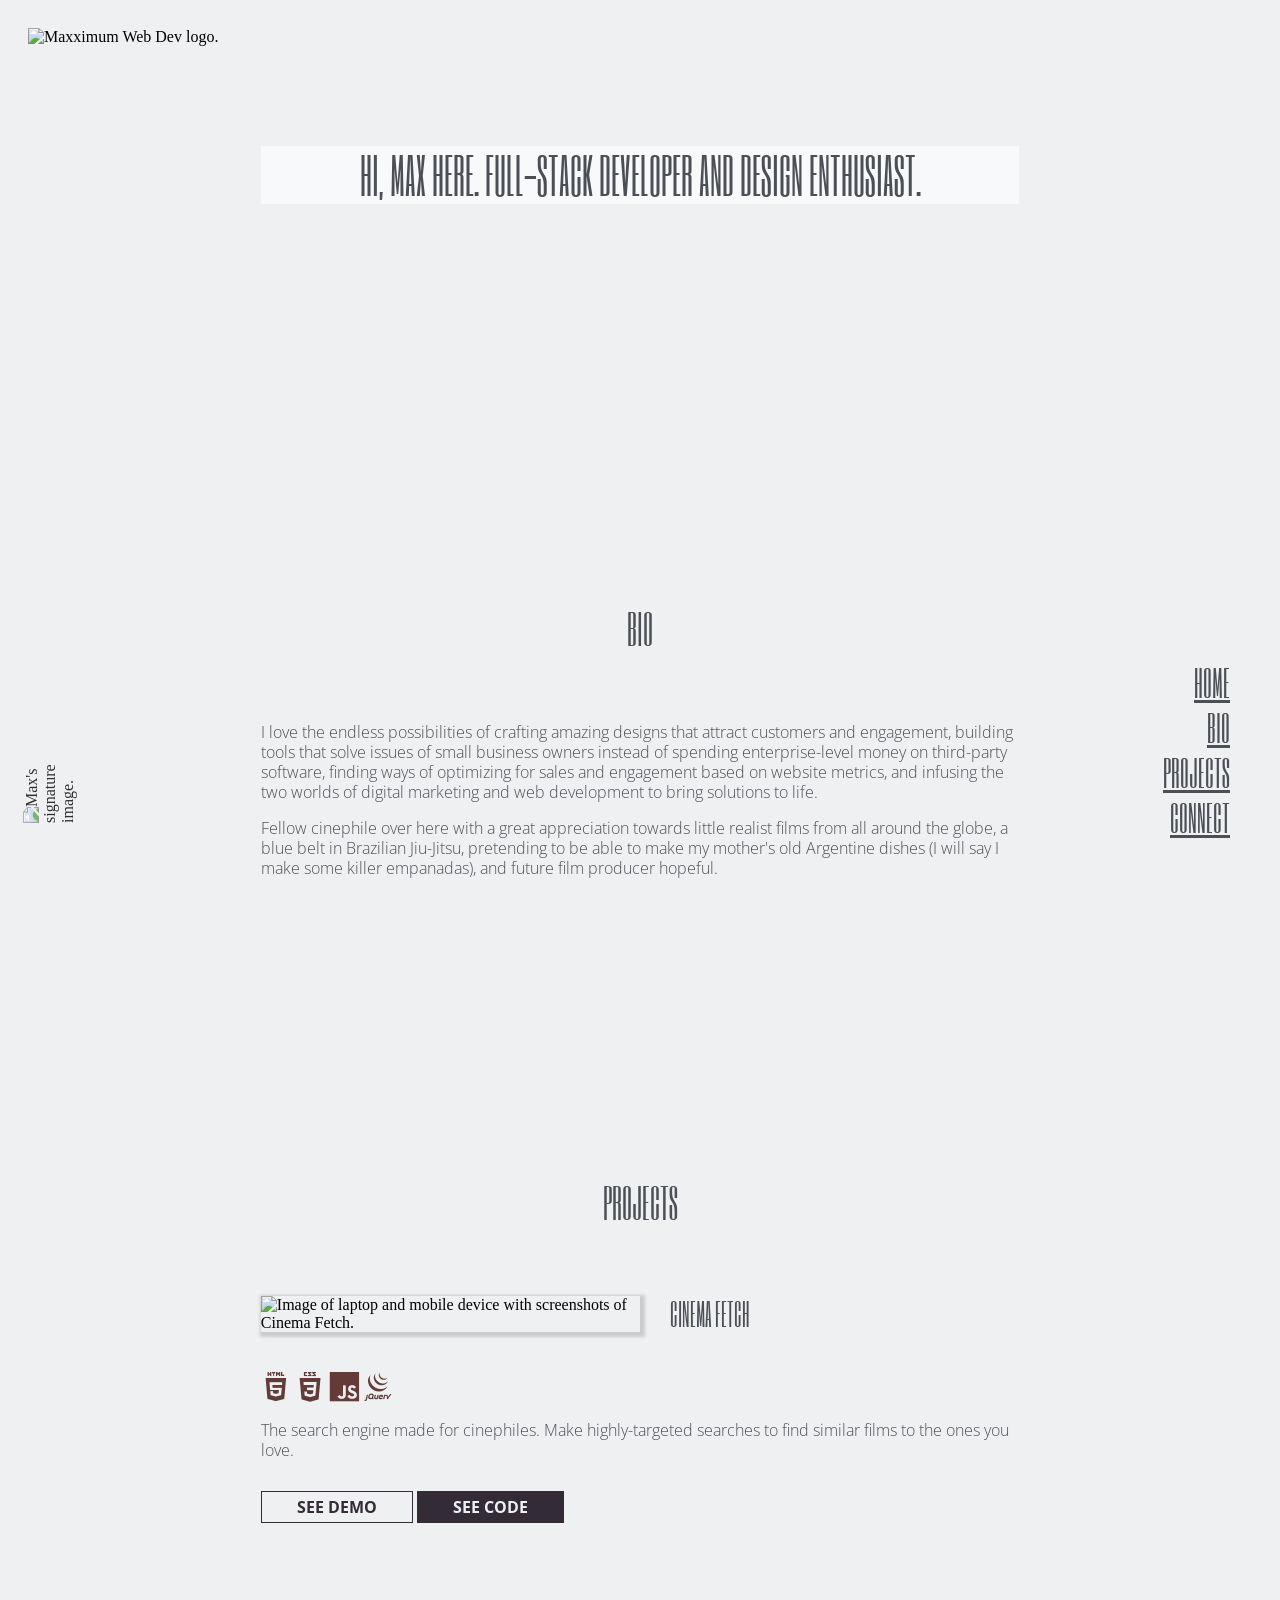
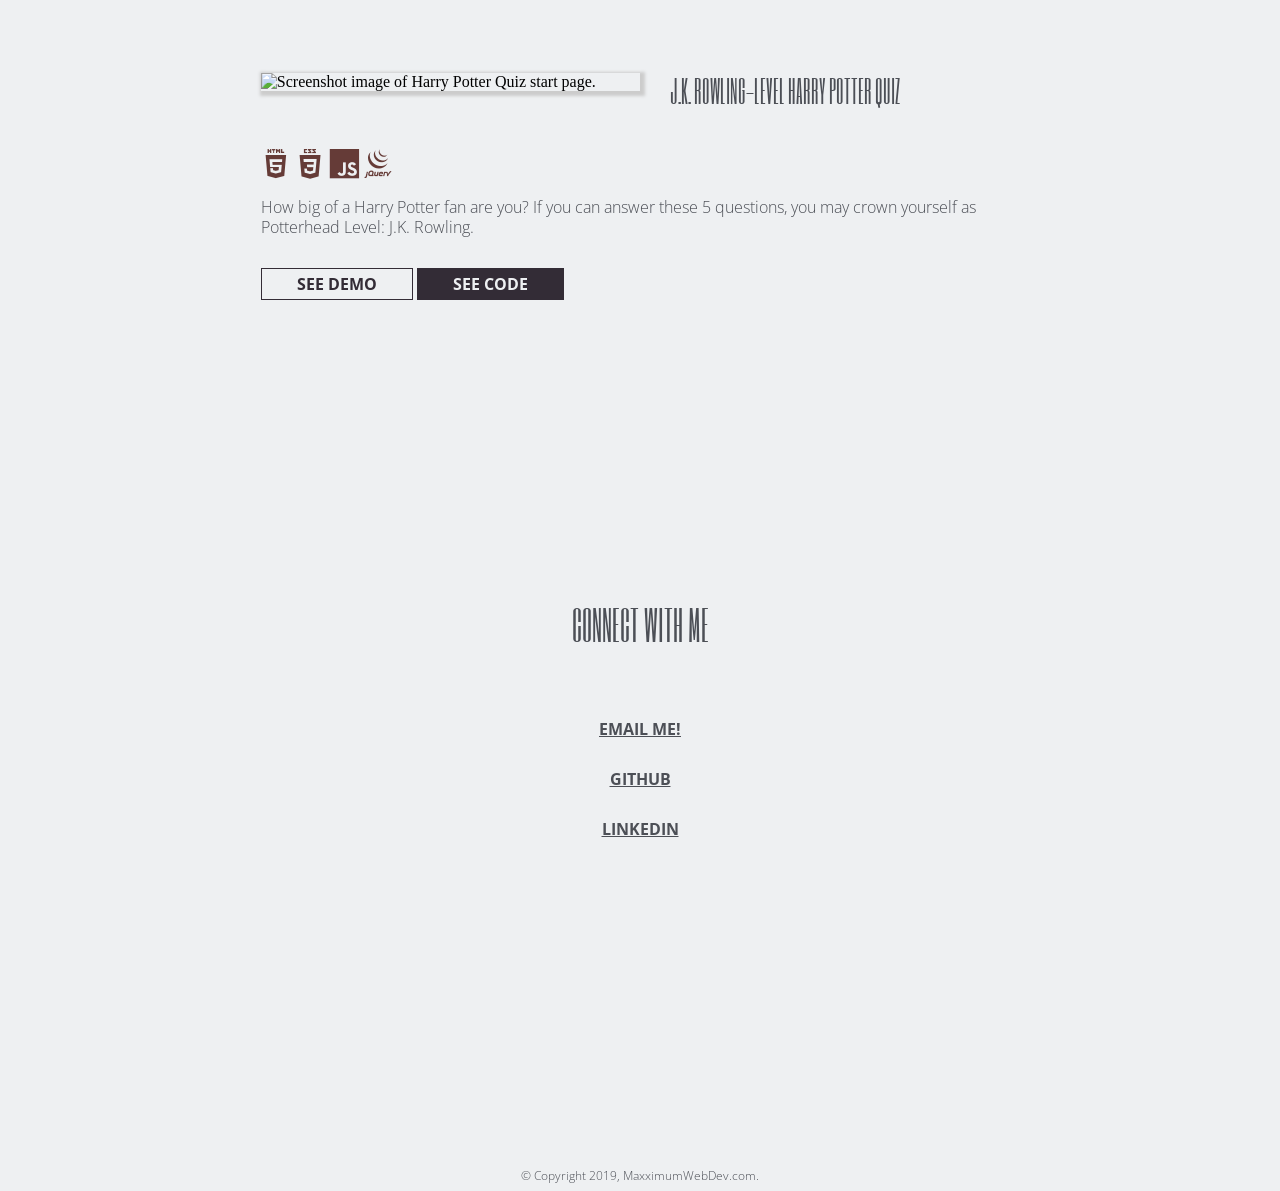
==== index.html @ 93851947 "Updated LinkedIn link." ====
<!DOCTYPE html>
<html lang="en">

<head>
    <meta charset="UTF-8">
    <meta name="viewport" content="width=device-width, initial-scale=1.0">
    <meta http-equiv="X-UA-Compatible" content="ie=edge">
    <title>MaxximumWebDev.com</title>
    <link rel="stylesheet" href="main.css">
    <link rel="stylesheet" href="devicon.css">
    <link href="https://fonts.googleapis.com/css?family=Open+Sans:300,400%7CSix+Caps&display=swap" rel="stylesheet">
    <link rel="apple-touch-icon" sizes="180x180" href="/apple-touch-icon.png">
    <link rel="icon" type="image/png" sizes="32x32" href="/favicon-32x32.png">
    <link rel="icon" type="image/png" sizes="16x16" href="/favicon-16x16.png">
    <link rel="manifest" href="/site.webmanifest">
</head>

<body>
    <div class="logo">
        <img src="https://github.com/maximus202/portfolio/blob/style/mr_logo.png?raw=true" alt="Maxximum Web Dev logo.">
    </div>
    <div class="signature">
        <img src="https://github.com/maximus202/portfolio/blob/style/official_signature.png?raw=true"
            alt="Max's signature image.">
    </div>
    <main>
        <header id="home">
            <h1>Hi, Max here. Full-stack developer and design enthusiast.</h1>
        </header>
        <nav>
            <a href="#home">Home</a>
            <a href="#bio">Bio</a>
            <a href="#projects">Projects</a>
            <a href="#connect">Connect</a>
        </nav>
        <section id="bio">
            <h2>Bio</h2>
            <p>I love the endless possibilities of crafting amazing designs that attract customers and engagement,
                building tools that
                solve issues of small business owners instead of spending enterprise-level money on third-party
                software, finding ways
                of optimizing for sales and engagement based on website metrics, and infusing the two worlds of digital
                marketing and
                web development to bring solutions to life.</p>
            <p>Fellow cinephile over here with a great appreciation towards little realist films from all around the
                globe, a blue belt
                in Brazilian Jiu-Jitsu, pretending to be able to make my mother's old Argentine dishes (I will say I
                make some killer
                empanadas), and future film producer hopeful.</p>
        </section>
        <section id="projects">
            <h2>Projects</h2>
            <div class="js-projects">
            </div>
        </section>
        <section id="connect">
            <h2>Connect with me</h2>
            <ul>
                <li><a href="mailto:maxximumwebdev@gmail.com">Email me!</a></li>
                <li><a href="https://github.com/maximus202" target="_blank">GitHub</a></li>
                <li><a href="https://www.linkedin.com/in/maxximuswebdev" target="_blank">LinkedIn</a></li>
            </ul>
        </section>
        <footer>
            &copy; Copyright 2019, MaxximumWebDev.com.
        </footer>
    </main>
    <script src="https://code.jquery.com/jquery-3.4.1.js"
        integrity="sha256-WpOohJOqMqqyKL9FccASB9O0KwACQJpFTUBLTYOVvVU=" crossorigin="anonymous"></script>
    <script src="index.js"></script>
</body>

</html>
---- main.css ----
* {
    box-sizing: border-box;
}

body {
    background-color: #EEF0F2;
    background-image: url('https://github.com/maximus202/portfolio/blob/style/watercolorimage.png?raw=true');
    background-repeat: no-repeat;
}

main {
    margin-left: 13%;
    margin-right: 13%;
}

div.logo img {
    width: 60px;
}

div.signature {
    position: relative;
    display: flex;
}

div.signature img {
    position: fixed;
    width: 100px;
    bottom: 80px;
    left: -35px;
    transform: rotate(-90deg);
    opacity: 0.8;
}

header {
    margin-bottom: 60px;
}

h1, h2 {
    text-transform: uppercase;
    font-family: 'Six Caps', sans-serif;
    font-weight: 400;
    color: #4C4F56;
    text-align: center;
}

h1 {
    font-size: 48px;
    line-height: 58px;
    background: rgba(255, 255, 255, 0.63);
}

h2 {
    margin-bottom: 50px;
    font-size: 40px;
    line-height: 48px;
}

nav, ul {
    display: flex;
    flex-direction: column;
    text-align: center;
    margin-bottom: 60px;
}

nav a, li {
    display: block;
    height: 50px;
    text-transform: uppercase;
    color: rgb(31, 50, 58);
}

nav a {
    font-family: 'Six Caps', sans-serif;
    font-size: 35px;
    font-weight: 400;
    line-height: 45px;
    color: #4C4F56;
}

li a {
    font-family: 'Open Sans', sans-serif;
    font-weight: bold;
    color: #4C4F56;
}

section {
    margin-bottom: 60px;
}

img {
    width: 100%;
}

img.screenshot {
    box-shadow: 2px 2px 3px 3px #ccc;
}

h3 {
    text-transform: uppercase;
    font-family: 'Six Caps', sans-serif;
    font-size: 30px;
    font-weight: 400;
    line-height: 36px;
    color: #4C4F56;
}

p {
    font-family: 'Open Sans', sans-serif;
    font-weight: 300;
    font-size: 16px;
    line-height: 20px;
    color: #4C4F56;
}

.tech-used i {
    font-size: 30px;
    line-height: 30px;
    color: #653B37;
}

ul {
    list-style-type: none;
    padding: 0;
    color: #9C8C82;
}

footer {
    font-size: 12px;
    text-align: center;
    font-family: 'Open Sans', sans-serif;
    font-weight: 300;
    line-height: 15px;
    color: #4C4F56;
}

button {
    font-family: 'Open Sans', sans-serif;
    text-transform: uppercase;
    font-size: 16px;
    font-weight: bold; 
    line-height: 20px;
    padding-left: 35px;
    padding-right: 35px;
    padding-top: 5px;
    padding-bottom: 5px;
    margin-top: 15px;
}

button.demo-button {
    border: 1px solid #332C36;
    background: #EEF0F2;
    color: #332C36;
}

button.class-button {
    background-color: #332C36;
    border: 1px solid #332C36;
    color: #EEF0F2;
}

@media screen and (min-width: 1200px) {
    div.logo img {
        width: 80px;
        margin-left: 20px;
        margin-top: 20px;
    }
    main {
        margin-left: 20%;
        margin-right: 20%;
    }

    header {
        margin-top: 100px;
        margin-bottom: 400px;
        margin-left: 0;
        margin-right: 0;
        text-align: center;
    }

    div.signature img {
        bottom: 100px;
        left: 0px;
    }
    
    nav {
        position: fixed;
        right: 50px;
        bottom: 60px;
        margin:0;
        align-items: flex-end;
    }

    nav a {
        height: auto;
    }

    h2 {
        margin-bottom: 70px;
    }

    h3 {
        margin-bottom: 40px;
    }

    section {
        margin-bottom: 300px;
    }

    img.screenshot {
        width: 50%;
        float: left;
        margin-right: 30px;
    }

    section.project {
        margin-bottom: 150px;
    }
}
---- devicon.css ----
@font-face {
	font-family: 'devicon';
	src:url('fonts/devicon.eot?-hdf3wh');
	src:url('fonts/devicon.eot?#iefix-hdf3wh') format('embedded-opentype'),
		url('fonts/devicon.woff?-hdf3wh') format('woff'),
		url('fonts/devicon.ttf?-hdf3wh') format('truetype'),
		url('fonts/devicon.svg?-hdf3wh#devicon') format('svg');
	font-weight: normal;
	font-style: normal;
}

[class^="devicon-"], [class*=" devicon-"] {
	font-family: 'devicon';
	speak: none;
	font-style: normal;
	font-weight: normal;
	font-variant: normal;
	text-transform: none;
	line-height: 1;

	/* Better Font Rendering =========== */
	-webkit-font-smoothing: antialiased;
	-moz-osx-font-smoothing: grayscale;
}
.devicon-sketch-line-wordmark:before {
  content: "\e94c";
}
.devicon-sketch-line:before {
  content: "\e94d";
}
.devicon-npm-original-wordmark:before {
  content: "\e952";
}
.devicon-ionic-original-wordmark:before {
  content: "\e953";
}
.devicon-ionic-original:before {
  content: "\e954";
}
.devicon-ember-original-wordmark:before {
  content: "\e955";
}
.devicon-electron-original-wordmark:before {
  content: "\e956";
}
.devicon-electron-original:before {
  content: "\e957";
}
.devicon-vagrant-plain-wordmark:before {
  content: "\e94e";
}
.devicon-vagrant-plain:before {
  content: "\e94f";
}
.devicon-yarn-plain-wordmark:before {
  content: "\e950";
}
.devicon-yarn-plain:before {
  content: "\e951";
}
.devicon-handlebars-plain-wordmark:before {
  content: "\e94a";
}
.devicon-handlebars-plain:before {
  content: "\e94b";
}
.devicon-couchdb-plain-wordmark:before {
  content: "\e948";
}
.devicon-couchdb-plain:before {
  content: "\e949";
}
.devicon-behance-plain-wordmark:before {
  content: "\e943";
}
.devicon-behance-plain:before {
  content: "\e945";
}
.devicon-linkedin-plain-wordmark:before {
  content: "\e946";
}
.devicon-linkedin-plain:before {
  content: "\e947";
}
.devicon-ceylon-plain-wordmark:before {
  content: "\e943";
}
.devicon-ceylon-plain:before {
  content: "\e944";
}
.devicon-elm-plain-wordmark:before {
  content: "\e941";
}
.devicon-elm-plain:before {
  content: "\e942";
}
.devicon-cakephp-plain-wordmark:before {
  content: "\e93f";
}
.devicon-cakephp-plain:before {
  content: "\e940";
}
.devicon-stylus-original:before {
  content: "\e93e";
}
.devicon-express-original-wordmark:before {
  content: "\e93c";
}
.devicon-express-original:before {
  content: "\e93d";
}
.devicon-devicon-plain-wordmark:before {
  content: "\e93a";
}
.devicon-devicon-plain:before {
  content: "\e93b";
}
.devicon-intellij-plain-wordmark:before {
  content: "\e932";
}
.devicon-intellij-plain:before {
  content: "\e933";
}
.devicon-pycharm-plain-wordmark:before {
  content: "\e934";
}
.devicon-pycharm-plain:before {
  content: "\e935";
}
.devicon-rubymine-plain-wordmark:before {
  content: "\e936";
}
.devicon-rubymine-plain:before {
  content: "\e937";
}
.devicon-webstorm-plain-wordmark:before {
  content: "\e938";
}
.devicon-webstorm-plain:before {
  content: "\e939";
}
.devicon-tomcat-line-wordmark:before {
  content: "\e92c";
}
.devicon-tomcat-line:before {
  content: "\e92d";
}
.devicon-vuejs-line-wordmark:before {
  content: "\e92e";
}
.devicon-vuejs-line:before {
  content: "\e92f";
}
.devicon-vuejs-plain-wordmark:before {
  content: "\e930";
}
.devicon-vuejs-plain:before {
  content: "\e931";
}
.devicon-swift-plain-wordmark:before {
  content: "\e92a";
}
.devicon-swift-plain:before {
  content: "\e92b";
}
.devicon-webpack-plain-wordmark:before {
  content: "\e928";
}
.devicon-webpack-plain:before {
  content: "\e929";
}
.devicon-visualstudio-plain-wordmark:before {
  content: "\e926";
}
.devicon-visualstudio-plain:before {
  content: "\e927";
}
.devicon-slack-plain-wordmark:before {
  content: "\e924";
}
.devicon-slack-plain:before {
  content: "\e925";
}
.devicon-facebook-original:before,
.devicon-facebook-plain:before {
	content: "\e91c";
}
.devicon-typescript-original:before,
.devicon-typescript-plain:before {
  content: "\e920";
}
.devicon-babel-original:before,
.devicon-babel-plain:before {
  content: "\e921";
}
.devicon-mocha-plain:before {
  content: "\e919";
}
.devicon-jasmine-plain-wordmark:before {
  content: "\e91b";
}
.devicon-jasmine-plain:before {
  content: "\e91a";
}
.devicon-gatling-plain-wordmark:before {
	content: "\e918";
}
.devicon-gatling-plain:before {
	content: "\e917";
}
.devicon-ssh-original-wordmark:before,
.devicon-ssh-plain-wordmark:before {
	content: "\e916";
}
.devicon-ssh-original:before,
.devicon-ssh-plain:before {
	content: "\e915";
}
.devicon-sourcetree-original-wordmark:before,
.devicon-sourcetree-plain-wordmark:before {
	content: "\e914";
}
.devicon-sourcetree-original:before,
.devicon-sourcetree-plain:before {
	content: "\e913";
}
.devicon-phpstorm-plain-wordmark:before {
	content: "\e912";
}
.devicon-phpstorm-plain:before {
	content: "\e911";
}
.devicon-protractor-plain-wordmark:before {
	content: "\e901";
}
.devicon-protractor-plain:before {
	content: "\e900";
}
.devicon-gradle-plain-wordmark:before {
	content: "\e8f1";
}
.devicon-gradle-plain:before {
	content: "\e902";
}
.devicon-cucumber-plain-wordmark:before {
	content: "\e905";
}
.devicon-cucumber-plain:before {
	content: "\e904";
}
.devicon-jeet-plain-wordmark:before {
	content: "\e906";
}
.devicon-jeet-plain:before {
	content: "\e903";
}
.devicon-gitlab-plain-wordmark:before {
	content: "\e908";
}
.devicon-gitlab-plain:before {
	content: "\e907";
}
.devicon-github-original-wordmark:before,
.devicon-github-plain-wordmark:before {
	content: "\e90a";
}
.devicon-github-original:before,
.devicon-github-plain:before {
	content: "\e909";
}
.devicon-d3js-plain:before {
	content: "\e90c";
}
.devicon-confluence-original-wordmark:before,
.devicon-confluence-plain-wordmark:before {
	content: "\e90e";
}
.devicon-confluence-original:before,
.devicon-confluence-plain:before {
	content: "\e90d";
}
.devicon-bitbucket-original-wordmark:before,
.devicon-bitbucket-plain-wordmark:before {
	content: "\e910";
}
.devicon-bitbucket-original:before,
.devicon-bitbucket-plain:before {
	content: "\e90f";
}
.devicon-safari-line-wordmark:before {
	content: "\e632";
}
.devicon-safari-line:before {
	content: "\e63a";
}
.devicon-safari-plain-wordmark:before {
	content: "\e63b";
}
.devicon-safari-plain:before {
	content: "\e63c";
}
.devicon-jetbrains-plain:before,
.devicon-jetbrains-line:before,
.devicon-jetbrains-line-wordmark:before,
.devicon-jetbrains-plain-wordmark:before {
	content: "\e63d";
}
.devicon-django-line:before,
.devicon-django-line-wordmark:before {
	content: "\e63e";
}
.devicon-django-plain:before,
.devicon-django-plain-wordmark:before {
	content: "\e63f";
}

.devicon-gimp-plain:before {
	content: "\e633";
}

.devicon-redhat-plain-wordmark:before {
	content: "\e62a";
}

.devicon-redhat-plain:before {
	content: "\e62b";
}

.devicon-cplusplus-line:before,
.devicon-cplusplus-line-wordmark:before {
	content: "\e634";
}

.devicon-cplusplus-plain:before,
.devicon-cplusplus-plain-wordmark:before {
	content: "\e635";
}

.devicon-csharp-line:before,
.devicon-csharp-line-wordmark:before {
	content: "\e636";
}

.devicon-csharp-plain:before,
.devicon-csharp-plain-wordmark:before {
	content: "\e637";
}

.devicon-c-line:before,
.devicon-c-line-wordmark:before {
	content: "\e638";
}

.devicon-c-plain:before,
.devicon-c-plain-wordmark:before {
	content: "\e639";
}

.devicon-nodewebkit-line-wordmark:before {
	content: "\e611";
}

.devicon-nodewebkit-line:before {
	content: "\e612";
}

.devicon-nodewebkit-plain-wordmark:before {
	content: "\e613";
}

.devicon-nodewebkit-plain:before {
	content: "\e614";
}

.devicon-nginx-original:before,
.devicon-nginx-original-wordmark:before,
.devicon-nginx-plain:before,
.devicon-nginx-plain-wordmark:before {
	content: "\e615";
}

.devicon-erlang-plain-wordmark:before {
	content: "\e616";
}

.devicon-erlang-plain:before {
	content: "\e617";
}

.devicon-doctrine-line-wordmark:before {
	content: "\e618";
}

.devicon-doctrine-line:before {
	content: "\e619";
}

.devicon-doctrine-plain-wordmark:before {
	content: "\e61a";
}

.devicon-doctrine-plain:before {
	content: "\e625";
}

.devicon-apache-line-wordmark:before {
	content: "\e626";
}

.devicon-apache-line:before {
	content: "\e627";
}

.devicon-apache-plain-wordmark:before {
	content: "\e628";
}

.devicon-apache-plain:before {
	content: "\e629";
}

.devicon-go-line:before {
	content: "\e610";
}

.devicon-redis-plain-wordmark:before {
	content: "\e606";
}

.devicon-redis-plain:before {
	content: "\e607";
}

.devicon-meteor-plain-wordmark:before {
	content: "\e608";
}

.devicon-meteor-plain:before {
	content: "\e609";
}

.devicon-heroku-line-wordmark:before,
.devicon-heroku-original-wordmark:before {
	content: "\e60a";
}

.devicon-heroku-line:before,
.devicon-heroku-original:before {
	content: "\e60b";
}

.devicon-heroku-plain-wordmark:before {
	content: "\e60c";
}

.devicon-heroku-plain:before {
	content: "\e60f";
}

.devicon-go-plain:before {
	content: "\e61b";
}

.devicon-docker-plain-wordmark:before {
	content: "\e61e";
}

.devicon-docker-plain:before {
	content: "\e61f";
}

.devicon-amazonwebservices-original:before,
.devicon-amazonwebservices-plain:before {
	content: "\e603";
}

.devicon-amazonwebservices-plain-wordmark:before {
	content: "\e604";
}

.devicon-android-plain-wordmark:before {
	content: "\e60d";
}

.devicon-android-plain:before {
	content: "\e60e";
}

.devicon-angularjs-plain-wordmark:before {
	content: "\e61c";
}

.devicon-angularjs-plain:before {
	content: "\e61d";
}

.devicon-appcelerator-original:before,
.devicon-appcelerator-plain:before {
	content: "\e620";
}

.devicon-appcelerator-plain-wordmark:before {
	content: "\e621";
}

.devicon-apple-original:before,
.devicon-apple-plain:before {
	content: "\e622";
}

.devicon-atom-original-wordmark:before,
.devicon-atom-plain-wordmark:before {
	content: "\e623";
}

.devicon-atom-original:before,
.devicon-atom-plain:before {
	content: "\e624";
}

.devicon-backbonejs-plain-wordmark:before {
	content: "\e62c";
}

.devicon-backbonejs-plain:before {
	content: "\e62d";
}

.devicon-bootstrap-plain-wordmark:before {
	content: "\e62e";
}

.devicon-bootstrap-plain:before {
	content: "\e62f";
}

.devicon-bower-line-wordmark:before {
	content: "\e630";
}

.devicon-bower-line:before {
	content: "\e631";
}

.devicon-bower-plain-wordmark:before {
	content: "\e64e";
}

.devicon-bower-plain:before {
	content: "\e64f";
}

.devicon-chrome-plain-wordmark:before {
	content: "\e665";
}

.devicon-chrome-plain:before {
	content: "\e666";
}

.devicon-codeigniter-plain-wordmark:before {
	content: "\e667";
}

.devicon-codeigniter-plain:before {
	content: "\e668";
}

.devicon-coffeescript-original-wordmark:before,
.devicon-coffeescript-plain-wordmark:before {
	content: "\e669";
}

.devicon-coffeescript-original:before,
.devicon-coffeescript-plain:before {
	content: "\e66a";
}

.devicon-css3-plain-wordmark:before {
	content: "\e678";
}

.devicon-css3-plain:before {
	content: "\e679";
}

.devicon-debian-plain-wordmark:before {
	content: "\e67e";
}

.devicon-debian-plain:before {
	content: "\e67f";
}

.devicon-dot-net-plain-wordmark:before {
	content: "\e6d3";
}

.devicon-dot-net-plain:before {
	content: "\e6d4";
}

.devicon-drupal-plain-wordmark:before {
	content: "\e6e2";
}

.devicon-drupal-plain:before {
	content: "\e6e3";
}

.devicon-firefox-plain-wordmark:before {
	content: "\e75d";
}

.devicon-firefox-plain:before {
	content: "\e75e";
}

.devicon-foundation-plain-wordmark:before {
	content: "\e7a2";
}

.devicon-foundation-plain:before {
	content: "\e7a3";
}

.devicon-git-plain-wordmark:before {
	content: "\e7a7";
}

.devicon-git-plain:before {
	content: "\e7a8";
}

.devicon-google-original-wordmark:before,
.devicon-google-plain-wordmark:before {
	content: "\e91d";
}

.devicon-google-original:before,
.devicon-google-plain:before {
	content: "\e91e";
}

.devicon-grunt-line-wordmark:before {
	content: "\e7a9";
}

.devicon-grunt-line:before {
	content: "\e7aa";
}

.devicon-grunt-plain-wordmark:before {
	content: "\e7ea";
}

.devicon-grunt-plain:before {
	content: "\e7eb";
}

.devicon-gulp-plain:before {
	content: "\e7ec";
}

.devicon-html5-plain-wordmark:before {
	content: "\e7f6";
}

.devicon-html5-plain:before {
	content: "\e7f7";
}

.devicon-ie10-original:before,
.devicon-ie10-plain:before {
	content: "\e7f8";
}

.devicon-illustrator-line:before {
	content: "\e7f9";
}

.devicon-illustrator-plain:before {
	content: "\e7fa";
}

.devicon-inkscape-plain-wordmark:before {
	content: "\e834";
}

.devicon-inkscape-plain:before {
	content: "\e835";
}

.devicon-java-plain-wordmark:before {
	content: "\e841";
}

.devicon-java-plain:before {
	content: "\e842";
}

.devicon-javascript-plain:before {
	content: "\e845";
}

.devicon-jquery-plain-wordmark:before {
	content: "\e849";
}

.devicon-jquery-plain:before {
	content: "\e84a";
}

.devicon-krakenjs-plain-wordmark:before {
	content: "\e84f";
}

.devicon-krakenjs-plain:before {
	content: "\e850";
}

.devicon-laravel-plain-wordmark:before {
	content: "\e851";
}

.devicon-laravel-plain:before {
	content: "\e852";
}

.devicon-less-plain-wordmark:before {
	content: "\e853";
}

.devicon-linux-plain:before {
	content: "\eb1c";
}

.devicon-mongodb-plain-wordmark:before {
	content: "\eb43";
}

.devicon-mongodb-plain:before {
	content: "\eb44";
}

.devicon-moodle-plain-wordmark:before {
	content: "\eb5a";
}

.devicon-moodle-plain:before {
	content: "\eb5b";
}

.devicon-mysql-plain-wordmark:before {
	content: "\eb60";
}

.devicon-mysql-plain:before {
	content: "\eb61";
}

.devicon-nodejs-plain-wordmark:before {
	content: "\eb69";
}

.devicon-nodejs-plain:before {
	content: "\eb6a";
}

.devicon-oracle-original:before,
.devicon-oracle-plain:before {
	content: "\eb6b";
}

.devicon-photoshop-line:before {
	content: "\eb6c";
}

.devicon-photoshop-plain:before {
	content: "\eb6d";
}

.devicon-php-plain:before {
	content: "\eb71";
}

.devicon-postgresql-plain-wordmark:before {
	content: "\eb7c";
}

.devicon-postgresql-plain:before {
	content: "\eb7d";
}

.devicon-python-plain-wordmark:before {
	content: "\eb88";
}

.devicon-python-plain:before {
	content: "\eb89";
}

.devicon-rails-plain-wordmark:before {
	content: "\eba2";
}

.devicon-rails-plain:before {
	content: "\eba3";
}

.devicon-react-original-wordmark:before,
.devicon-react-plain-wordmark:before {
	content: "\e600";
}

.devicon-react-original:before,
.devicon-react-plain:before {
	content: "\e601";
}

.devicon-ruby-plain-wordmark:before {
	content: "\ebc9";
}

.devicon-ruby-plain:before {
	content: "\ebca";
}

.devicon-sass-original:before,
.devicon-sass-plain:before {
	content: "\ebcb";
}

.devicon-sequelize-original-wordmark:before,
.devicon-sequelize-plain-wordmark:before {
	content: "\e922";
}

.devicon-sequelize-original:before,
.devicon-sequelize-plain:before {
	content: "\e923";
}

.devicon-symfony-original-wordmark:before,
.devicon-symfony-plain-wordmark:before {
	content: "\e602";
}

.devicon-symfony-original:before,
.devicon-symfony-plain:before {
	content: "\e605";
}

.devicon-travis-plain-wordmark:before {
	content: "\ebcc";
}

.devicon-travis-plain:before {
	content: "\ebcd";
}

.devicon-trello-plain-wordmark:before {
	content: "\ebce";
}

.devicon-trello-plain:before {
	content: "\ebcf";
}

.devicon-twitter-original:before,
.devicon-twitter-plain:before {
	content: "\e91f";
}

.devicon-ubuntu-plain-wordmark:before {
	content: "\ebd0";
}

.devicon-ubuntu-plain:before {
	content: "\ebd1";
}

.devicon-vim-plain:before {
	content: "\ebf3";
}

.devicon-windows8-original-wordmark:before,
.devicon-windows8-plain-wordmark:before {
	content: "\ebf4";
}

.devicon-windows8-original:before,
.devicon-windows8-plain:before {
	content: "\ebf5";
}

.devicon-wordpress-plain-wordmark:before {
	content: "\ebfd";
}

.devicon-wordpress-plain:before {
	content: "\ebfe";
}

.devicon-yii-plain-wordmark:before {
	content: "\ec01";
}

.devicon-yii-plain:before {
	content: "\ec02";
}

.devicon-zend-plain-wordmark:before {
	content: "\ec03";
}

.devicon-zend-plain:before {
	content: "\ec04";
}
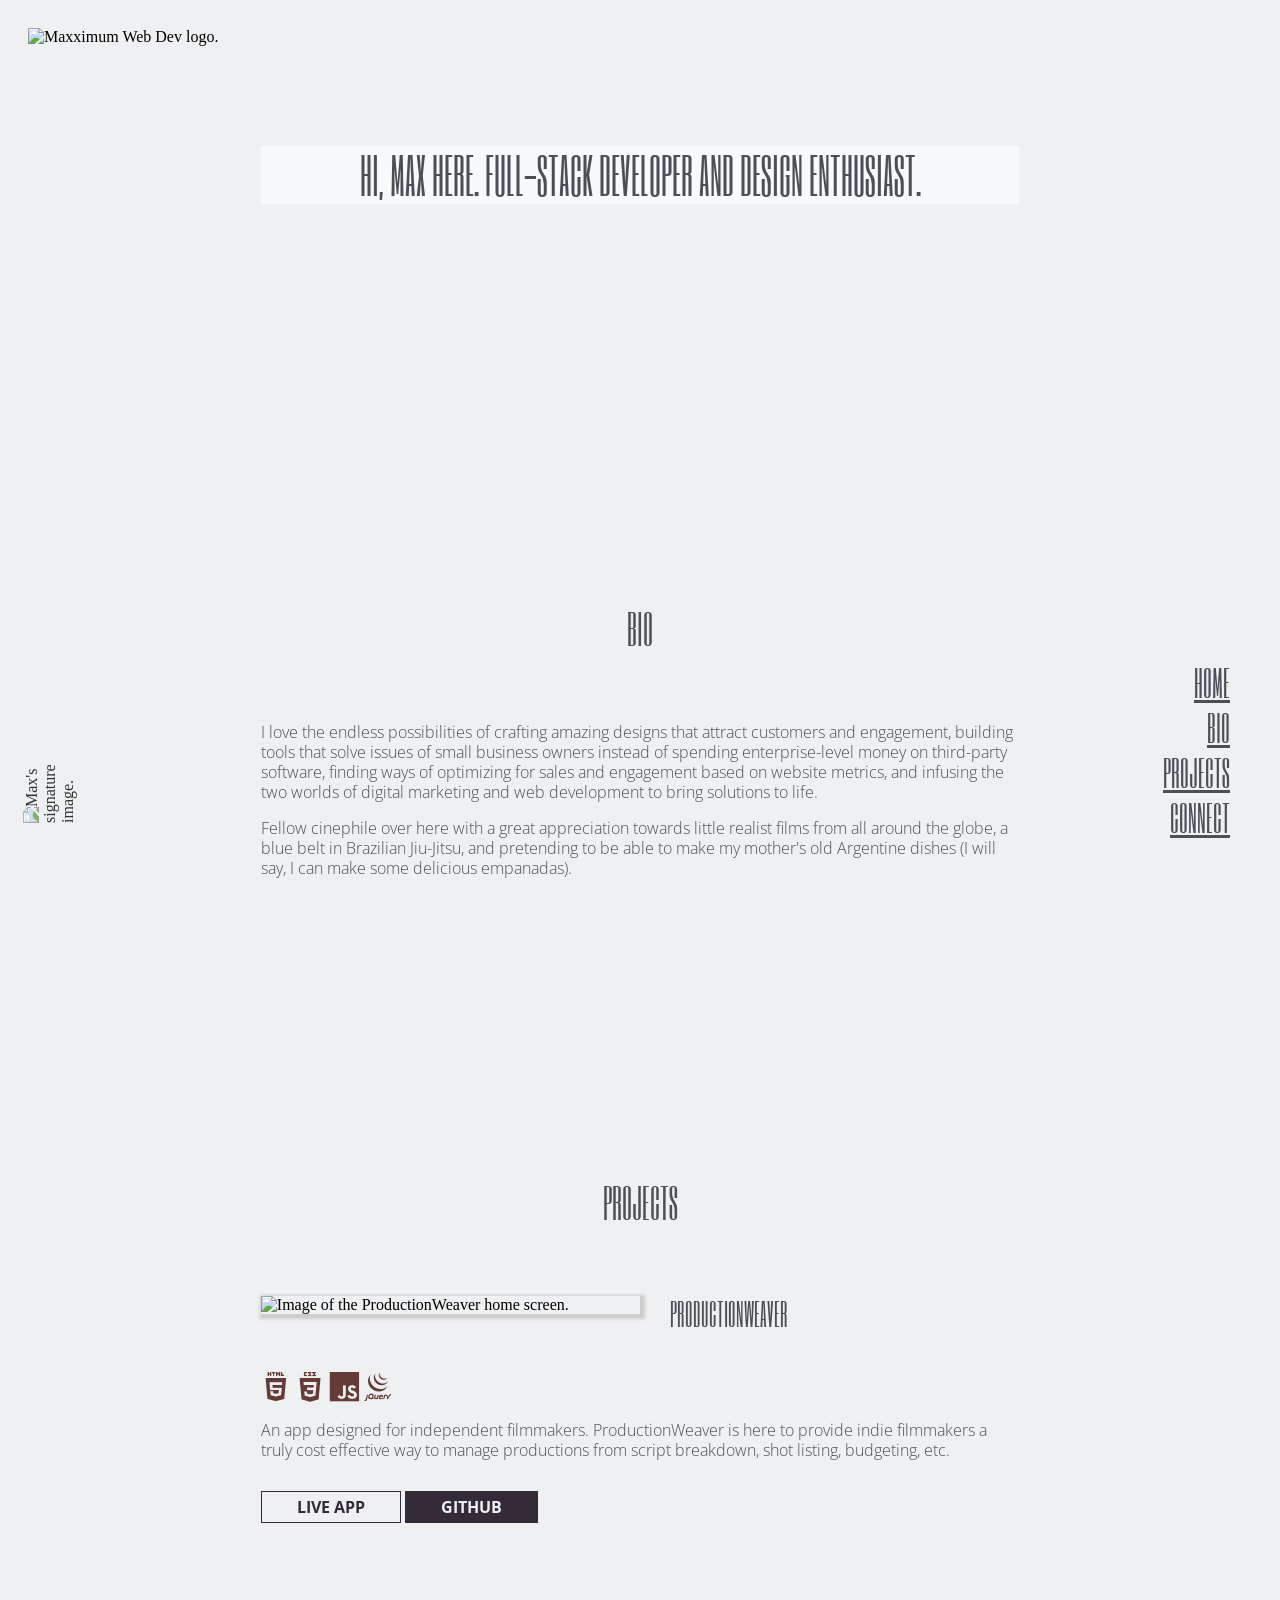
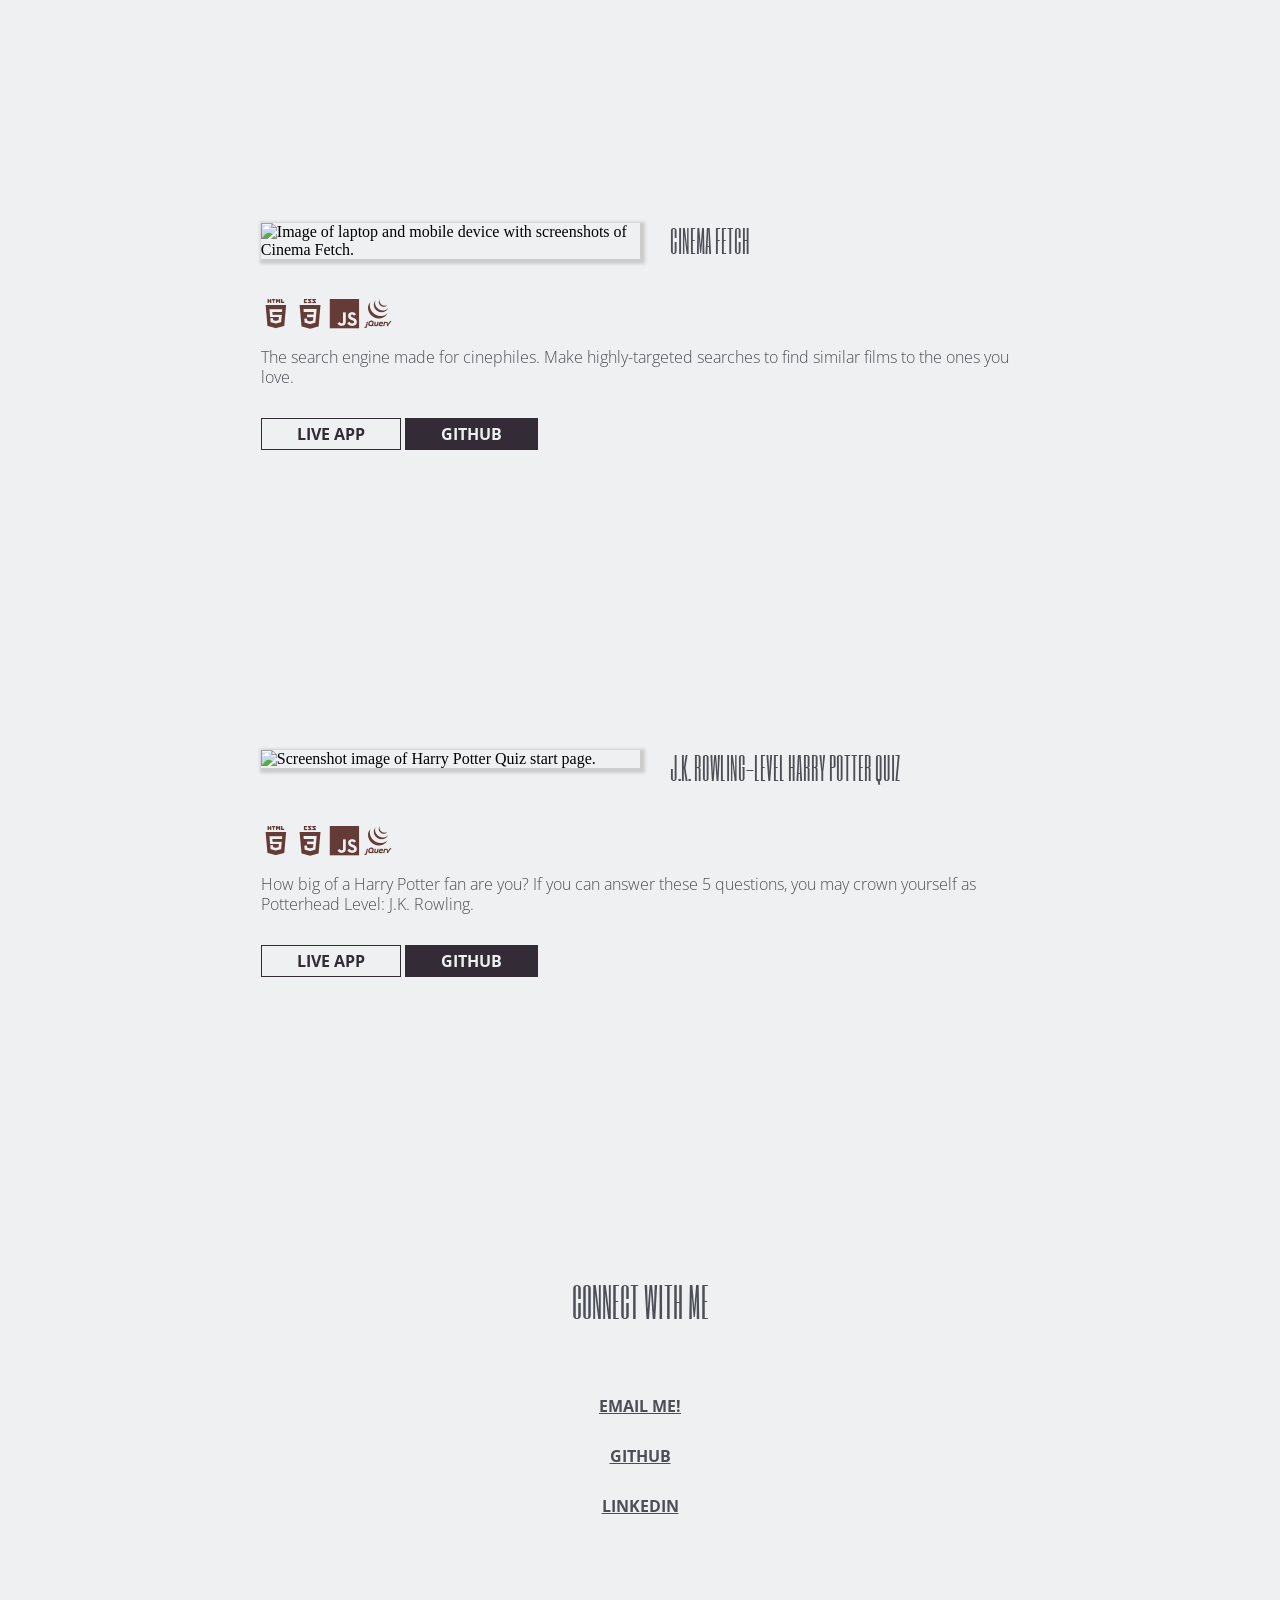
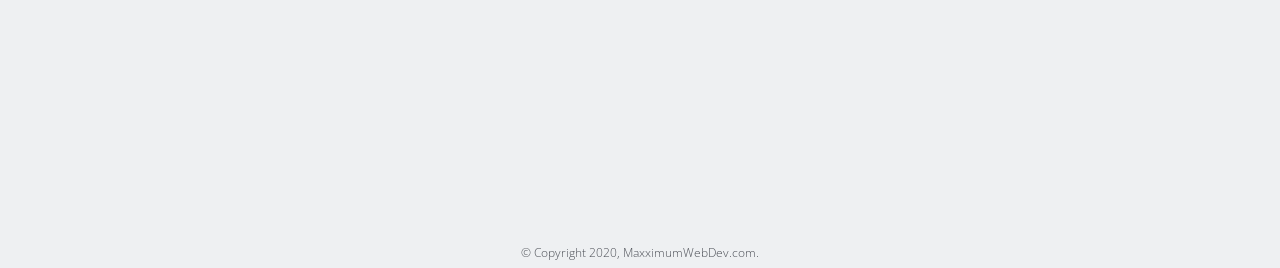
==== commit 5372119b: "Minor style adjustments and adding screenshots for ProductionWeaver and Contestphyte." ====
--- a/index.html
+++ b/index.html
@@ -36,17 +36,12 @@
         <section id="bio">
             <h2>Bio</h2>
             <p>I love the endless possibilities of crafting amazing designs that attract customers and engagement,
-                building tools that
-                solve issues of small business owners instead of spending enterprise-level money on third-party
-                software, finding ways
-                of optimizing for sales and engagement based on website metrics, and infusing the two worlds of digital
-                marketing and
-                web development to bring solutions to life.</p>
+                building tools that solve issues of small business owners instead of spending enterprise-level money
+                on third-party software, finding ways of optimizing for sales and engagement based on website metrics,
+                and infusing the two worlds of digital marketing and web development to bring solutions to life.</p>
             <p>Fellow cinephile over here with a great appreciation towards little realist films from all around the
-                globe, a blue belt
-                in Brazilian Jiu-Jitsu, pretending to be able to make my mother's old Argentine dishes (I will say I
-                make some killer
-                empanadas), and future film producer hopeful.</p>
+                globe, a blue belt in Brazilian Jiu-Jitsu, and pretending to be able to make my mother's old Argentine
+                dishes (I will say, I can make some delicious empanadas).</p>
         </section>
         <section id="projects">
             <h2>Projects</h2>
@@ -58,11 +53,11 @@
             <ul>
                 <li><a href="mailto:maxximumwebdev@gmail.com">Email me!</a></li>
                 <li><a href="https://github.com/maximus202" target="_blank">GitHub</a></li>
-                <li><a href="https://www.linkedin.com/in/maxximuswebdev" target="_blank">LinkedIn</a></li>
+                <li><a href="https://www.linkedin.com/in/maxximumwebdev" target="_blank">LinkedIn</a></li>
             </ul>
         </section>
         <footer>
-            &copy; Copyright 2019, MaxximumWebDev.com.
+            &copy; Copyright 2020, MaxximumWebDev.com.
         </footer>
     </main>
     <script src="https://code.jquery.com/jquery-3.4.1.js"
--- a/main.css
+++ b/main.css
@@ -1,7 +1,3 @@
-* {
-    box-sizing: border-box;
-}
-
 body {
     background-color: #EEF0F2;
     background-image: url('https://github.com/maximus202/portfolio/blob/style/watercolorimage.png?raw=true');
@@ -211,8 +207,4 @@
         float: left;
         margin-right: 30px;
     }
-
-    section.project {
-        margin-bottom: 150px;
-    }
 }
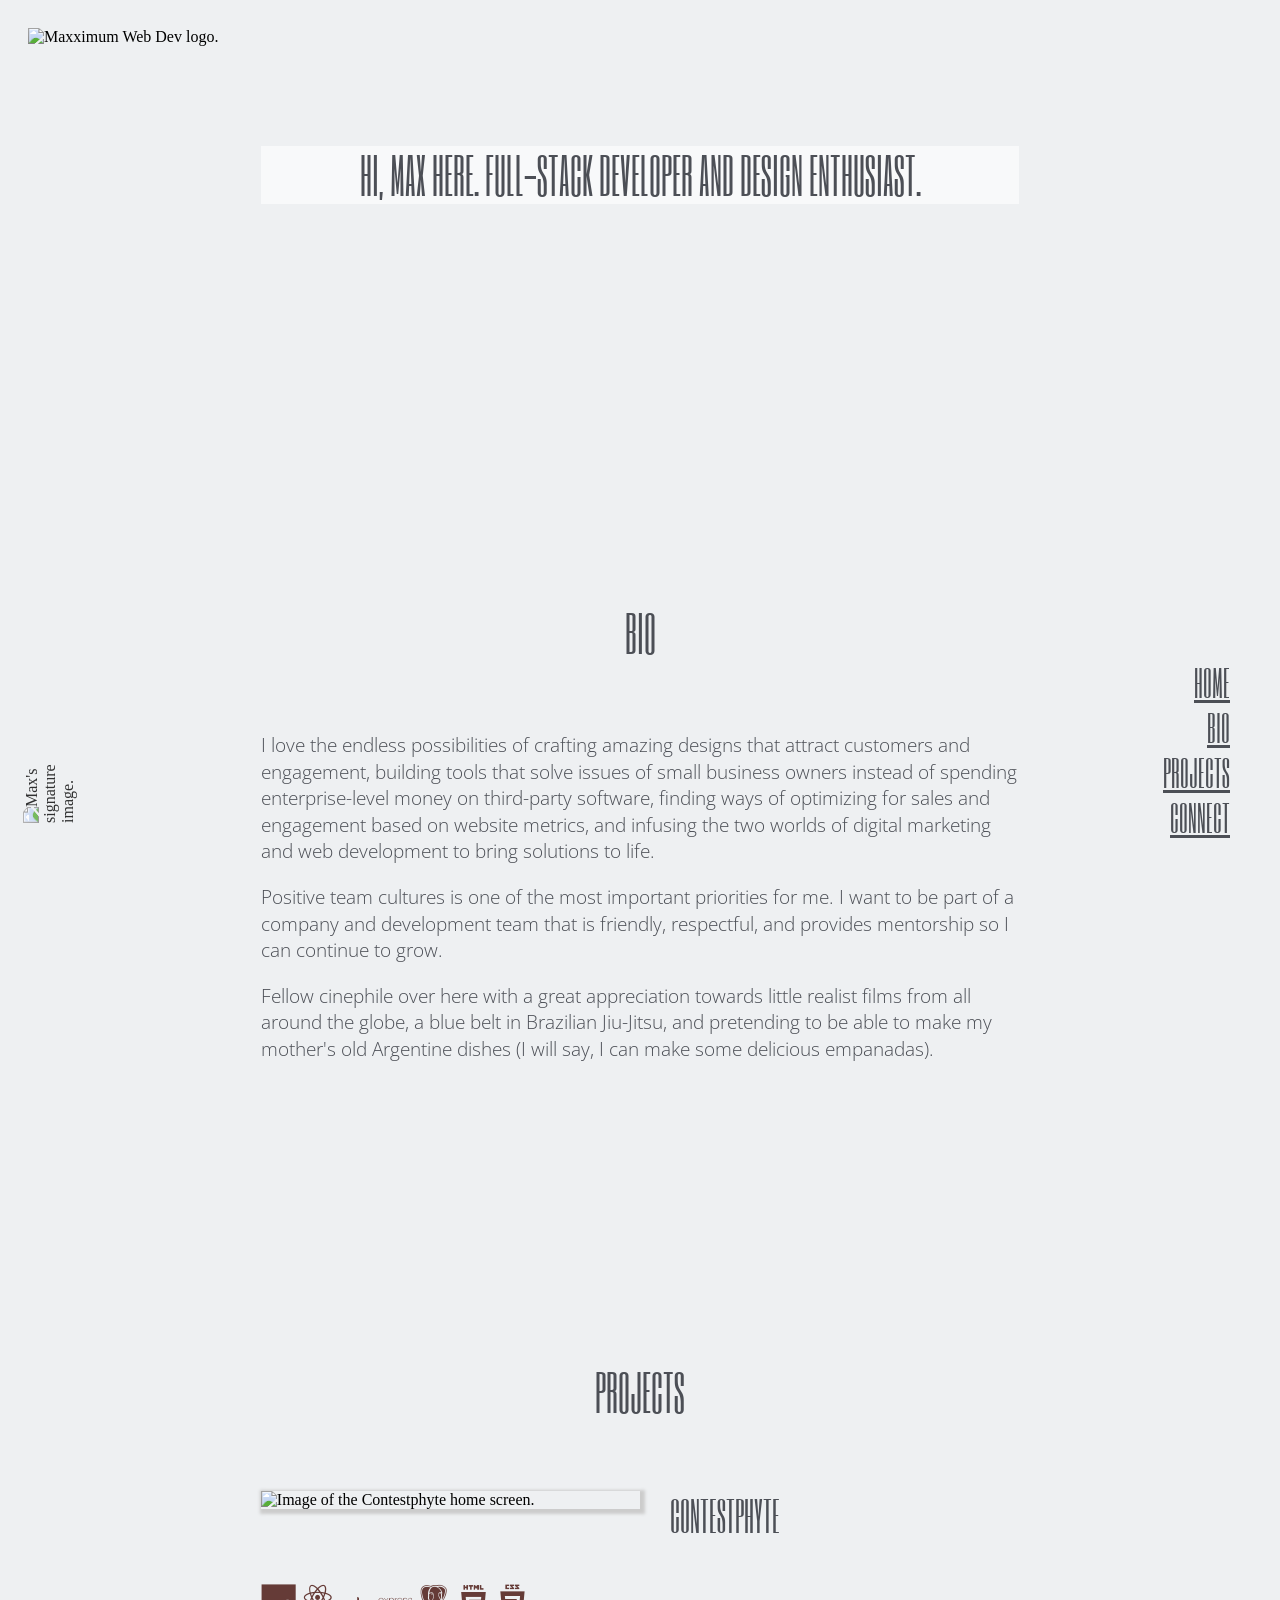
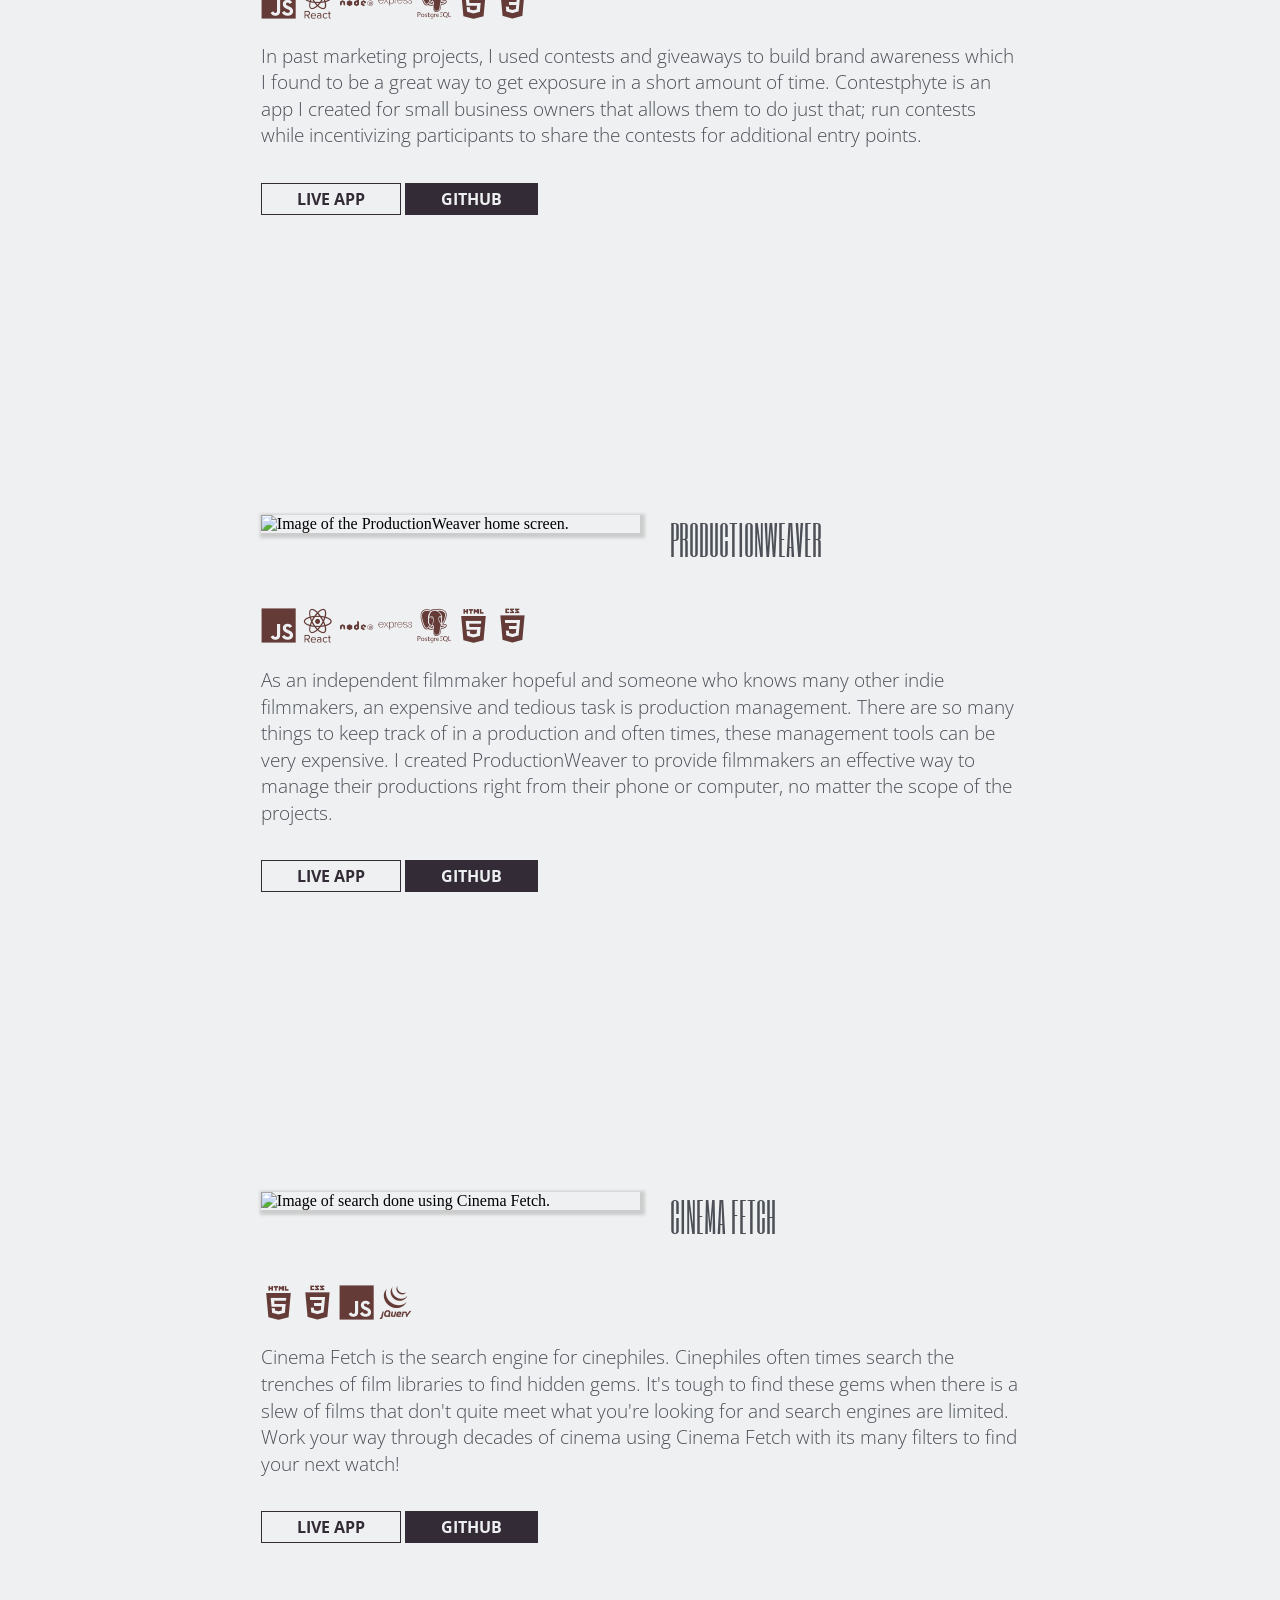
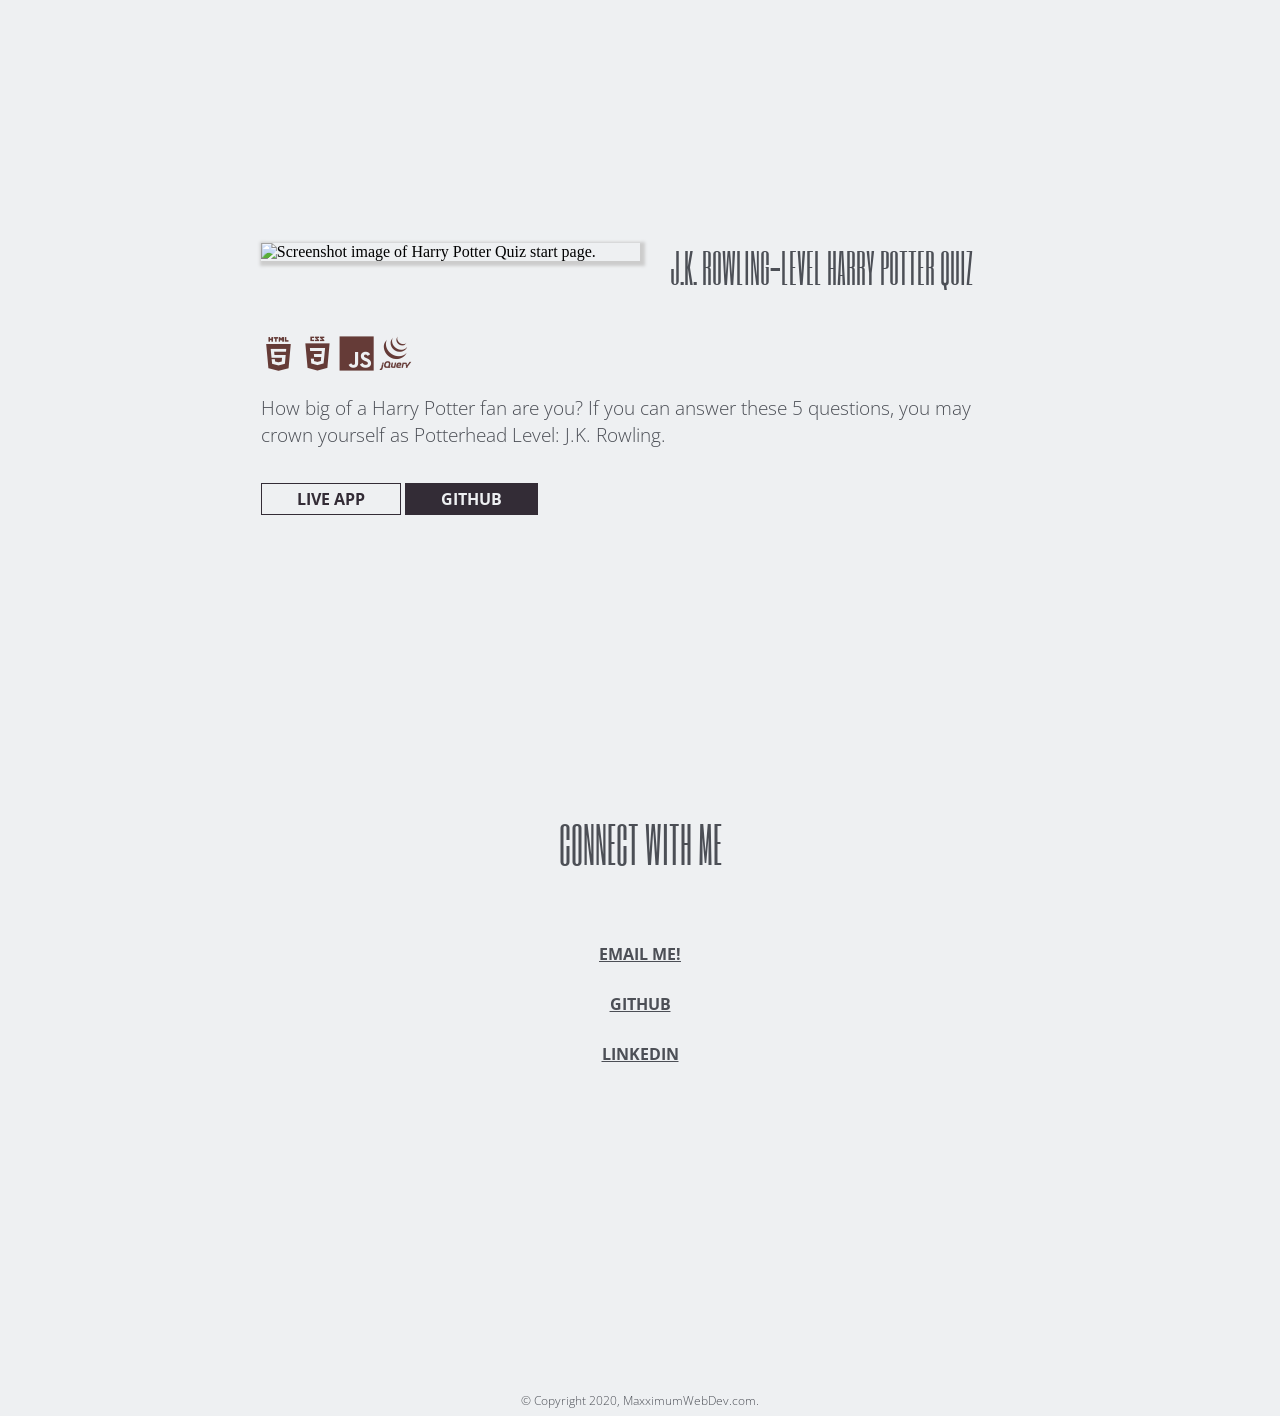
==== commit 461b337c: "Implementing feedback from final portfolio review and fixing favicon" ====
--- a/index.html
+++ b/index.html
@@ -13,6 +13,7 @@
     <link rel="icon" type="image/png" sizes="32x32" href="/favicon-32x32.png">
     <link rel="icon" type="image/png" sizes="16x16" href="/favicon-16x16.png">
     <link rel="manifest" href="/site.webmanifest">
+    <link rel="shortcut icon" type="image/x-icon" href="favicon.ico">
 </head>
 
 <body>
@@ -35,13 +36,21 @@
         </nav>
         <section id="bio">
             <h2>Bio</h2>
-            <p>I love the endless possibilities of crafting amazing designs that attract customers and engagement,
+            <p>
+                I love the endless possibilities of crafting amazing designs that attract customers and engagement,
                 building tools that solve issues of small business owners instead of spending enterprise-level money
                 on third-party software, finding ways of optimizing for sales and engagement based on website metrics,
-                and infusing the two worlds of digital marketing and web development to bring solutions to life.</p>
-            <p>Fellow cinephile over here with a great appreciation towards little realist films from all around the
+                and infusing the two worlds of digital marketing and web development to bring solutions to life.
+            </p>
+            <p>
+                Positive team cultures is one of the most important priorities for me. I want to be part of a company
+                and development team that is friendly, respectful, and provides mentorship so I can continue to grow.
+            </p>
+            <p>
+                Fellow cinephile over here with a great appreciation towards little realist films from all around the
                 globe, a blue belt in Brazilian Jiu-Jitsu, and pretending to be able to make my mother's old Argentine
-                dishes (I will say, I can make some delicious empanadas).</p>
+                dishes (I will say, I can make some delicious empanadas).
+            </p>
         </section>
         <section id="projects">
             <h2>Projects</h2>
--- a/main.css
+++ b/main.css
@@ -47,8 +47,8 @@
 
 h2 {
     margin-bottom: 50px;
-    font-size: 40px;
-    line-height: 48px;
+    font-size: 48px;
+    line-height: 58px;
 }
 
 nav, ul {
@@ -94,23 +94,23 @@
 h3 {
     text-transform: uppercase;
     font-family: 'Six Caps', sans-serif;
-    font-size: 30px;
+    font-size: 40px;
     font-weight: 400;
-    line-height: 36px;
+    line-height: 48px;
     color: #4C4F56;
 }
 
 p {
     font-family: 'Open Sans', sans-serif;
     font-weight: 300;
-    font-size: 16px;
-    line-height: 20px;
+    font-size: 19px;
+    line-height: 1.4;
     color: #4C4F56;
 }
 
 .tech-used i {
-    font-size: 30px;
-    line-height: 30px;
+    font-size: 35px;
+    line-height: 45px;
     color: #653B37;
 }
 
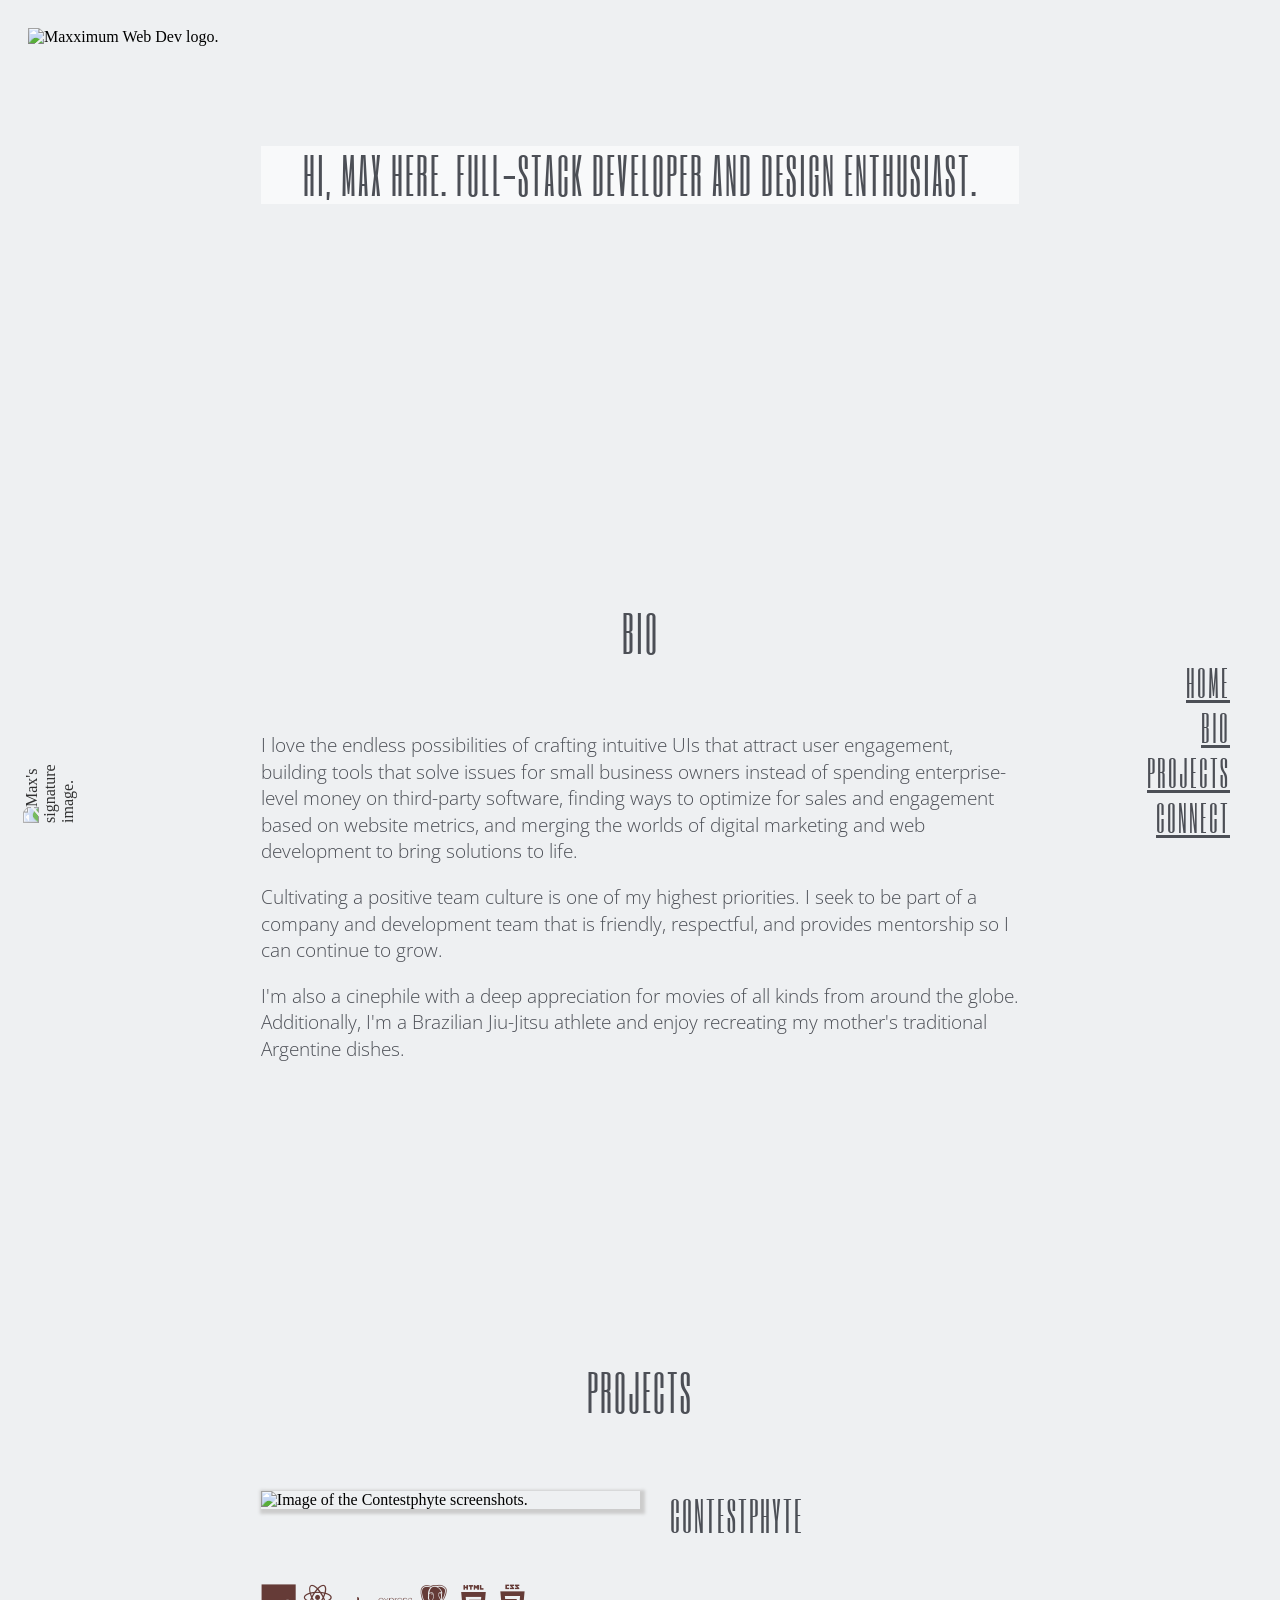
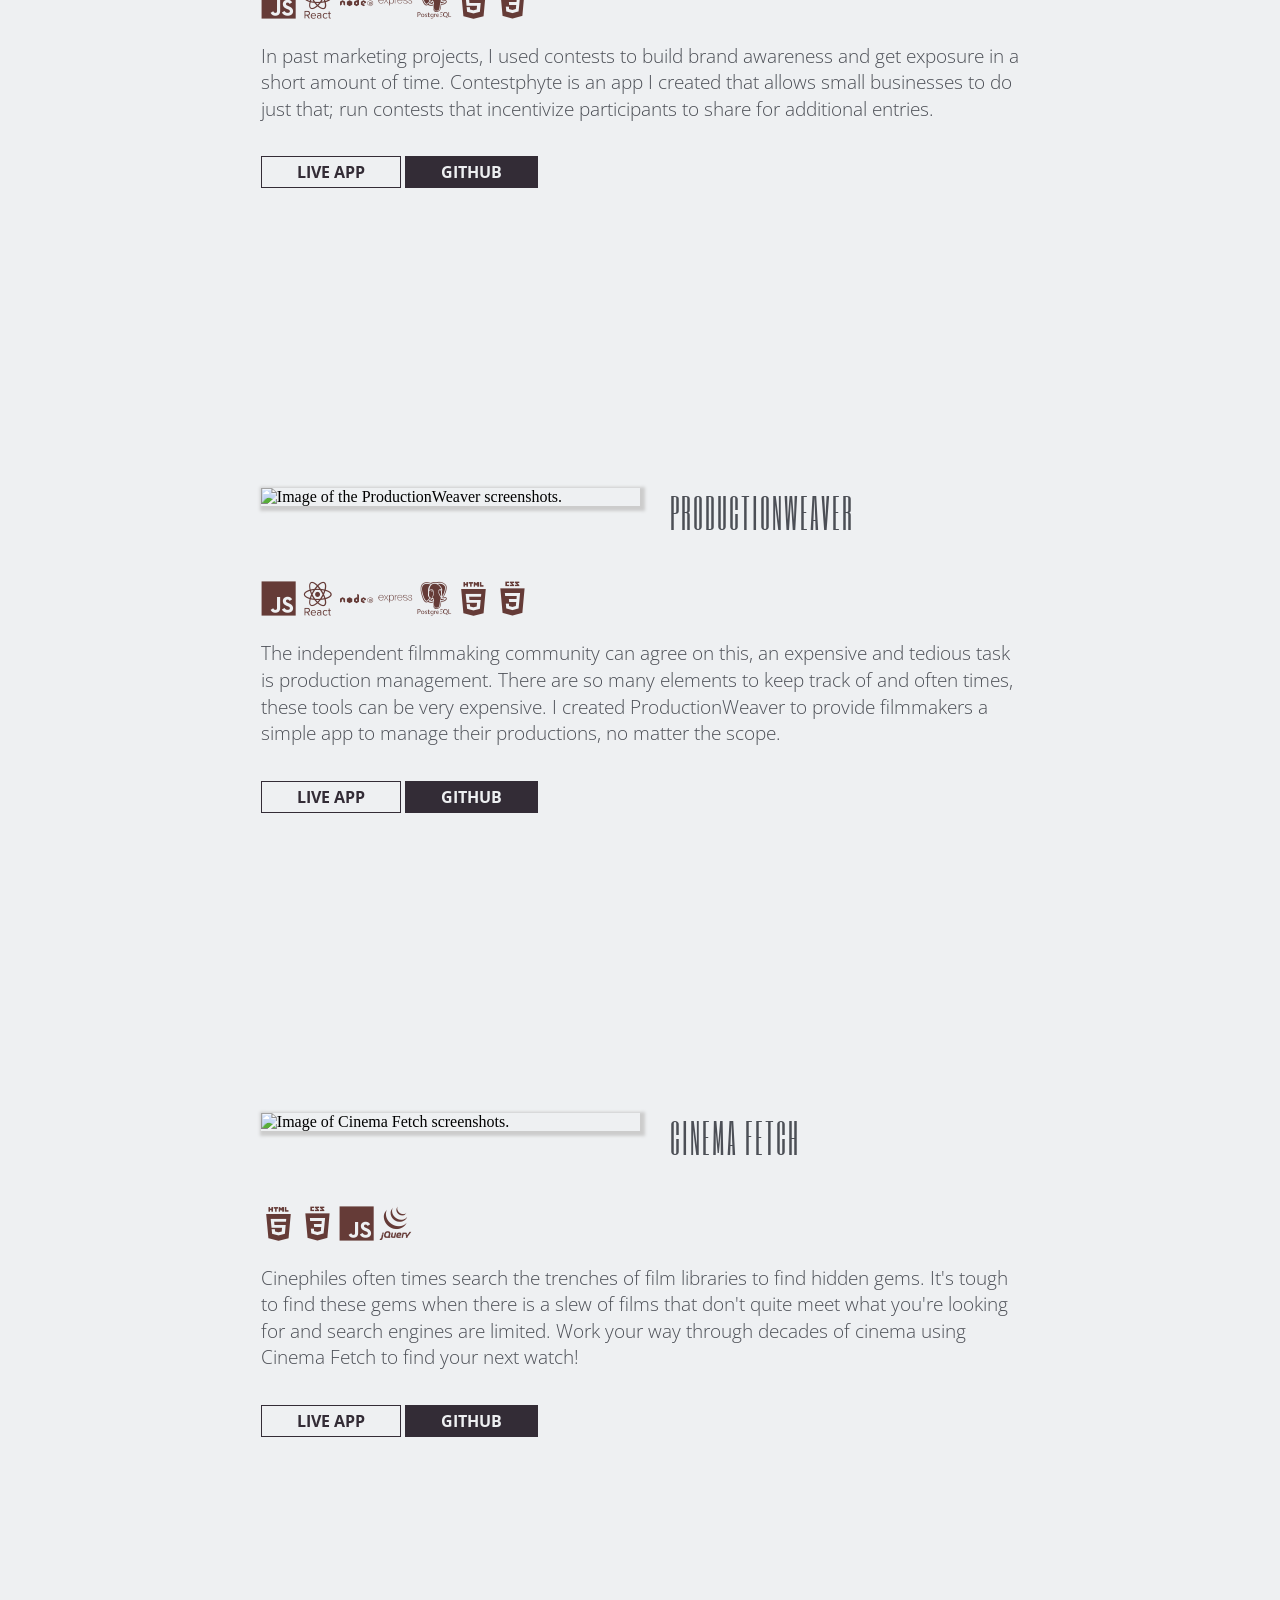
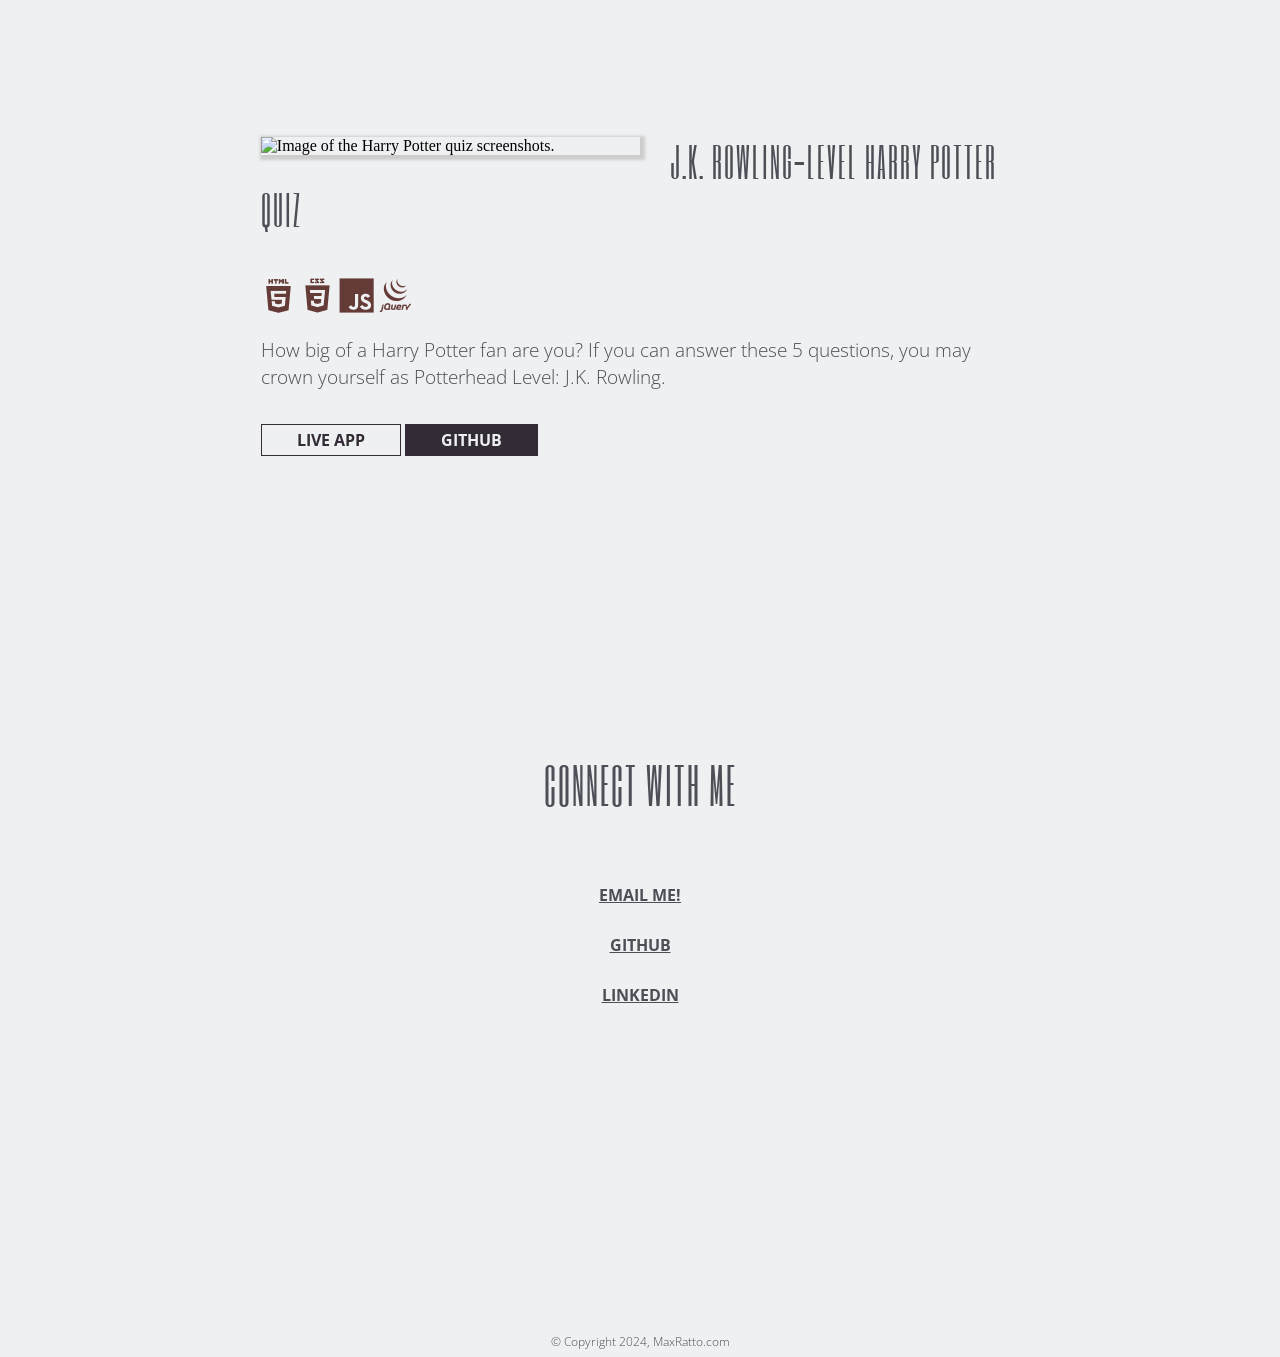
==== commit 3cda1f02: "updated index.html content" ====
--- a/index.html
+++ b/index.html
@@ -5,7 +5,7 @@
     <meta charset="UTF-8">
     <meta name="viewport" content="width=device-width, initial-scale=1.0">
     <meta http-equiv="X-UA-Compatible" content="ie=edge">
-    <title>MaxximumWebDev.com</title>
+    <title>Max Ratto | Full-Stack Developer</title>
     <link rel="stylesheet" href="main.css">
     <link rel="stylesheet" href="devicon.css">
     <link href="https://fonts.googleapis.com/css?family=Open+Sans:300,400%7CSix+Caps&display=swap" rel="stylesheet">
@@ -37,19 +37,18 @@
         <section id="bio">
             <h2>Bio</h2>
             <p>
-                I love the endless possibilities of crafting amazing designs that attract customers and engagement,
-                building tools that solve issues of small business owners instead of spending enterprise-level money
-                on third-party software, finding ways of optimizing for sales and engagement based on website metrics,
-                and infusing the two worlds of digital marketing and web development to bring solutions to life.
+                I love the endless possibilities of crafting intuitive UIs that attract user engagement,
+                building tools that solve issues for small business owners instead of spending enterprise-level money
+                on third-party software, finding ways to optimize for sales and engagement based on website metrics,
+                and merging the worlds of digital marketing and web development to bring solutions to life.
             </p>
             <p>
-                Positive team cultures is one of the most important priorities for me. I want to be part of a company
+                Cultivating a positive team culture is one of my highest priorities. I seek to be part of a company
                 and development team that is friendly, respectful, and provides mentorship so I can continue to grow.
             </p>
             <p>
-                Fellow cinephile over here with a great appreciation towards little realist films from all around the
-                globe, a blue belt in Brazilian Jiu-Jitsu, and pretending to be able to make my mother's old Argentine
-                dishes (I will say, I can make some delicious empanadas).
+                I'm also a cinephile with a deep appreciation for movies of all kinds from around the
+                globe. Additionally, I'm a Brazilian Jiu-Jitsu athlete and enjoy recreating my mother's traditional Argentine dishes.
             </p>
         </section>
         <section id="projects">
@@ -66,7 +65,7 @@
             </ul>
         </section>
         <footer>
-            &copy; Copyright 2020, MaxximumWebDev.com.
+            &copy; Copyright 2024, MaxRatto.com
         </footer>
     </main>
     <script src="https://code.jquery.com/jquery-3.4.1.js"
@@ -74,4 +73,4 @@
     <script src="index.js"></script>
 </body>
 
-</html>+</html>
--- a/main.css
+++ b/main.css
@@ -37,6 +37,7 @@
     font-weight: 400;
     color: #4C4F56;
     text-align: center;
+    letter-spacing: 2px;
 }
 
 h1 {
@@ -71,6 +72,7 @@
     font-weight: 400;
     line-height: 45px;
     color: #4C4F56;
+    letter-spacing: 2px;
 }
 
 li a {
@@ -98,6 +100,7 @@
     font-weight: 400;
     line-height: 48px;
     color: #4C4F56;
+    letter-spacing: 2px;
 }
 
 p {
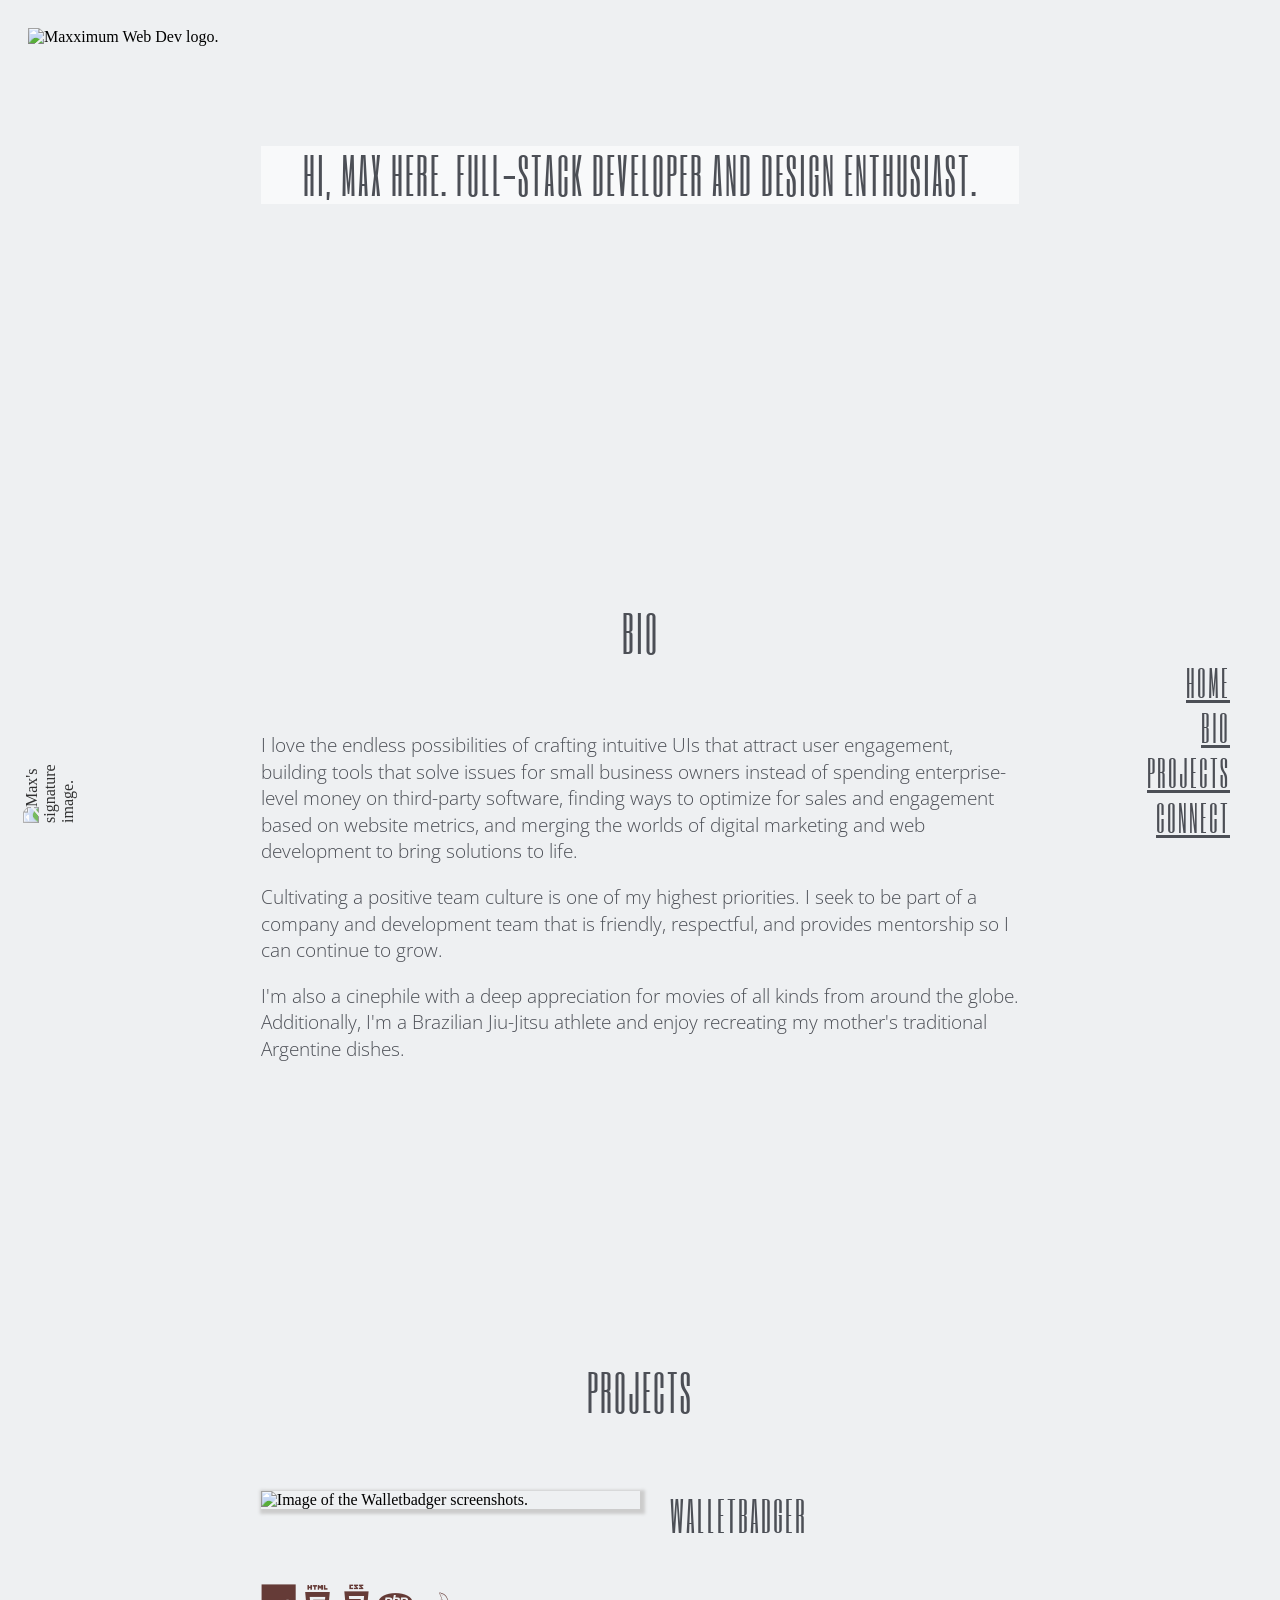
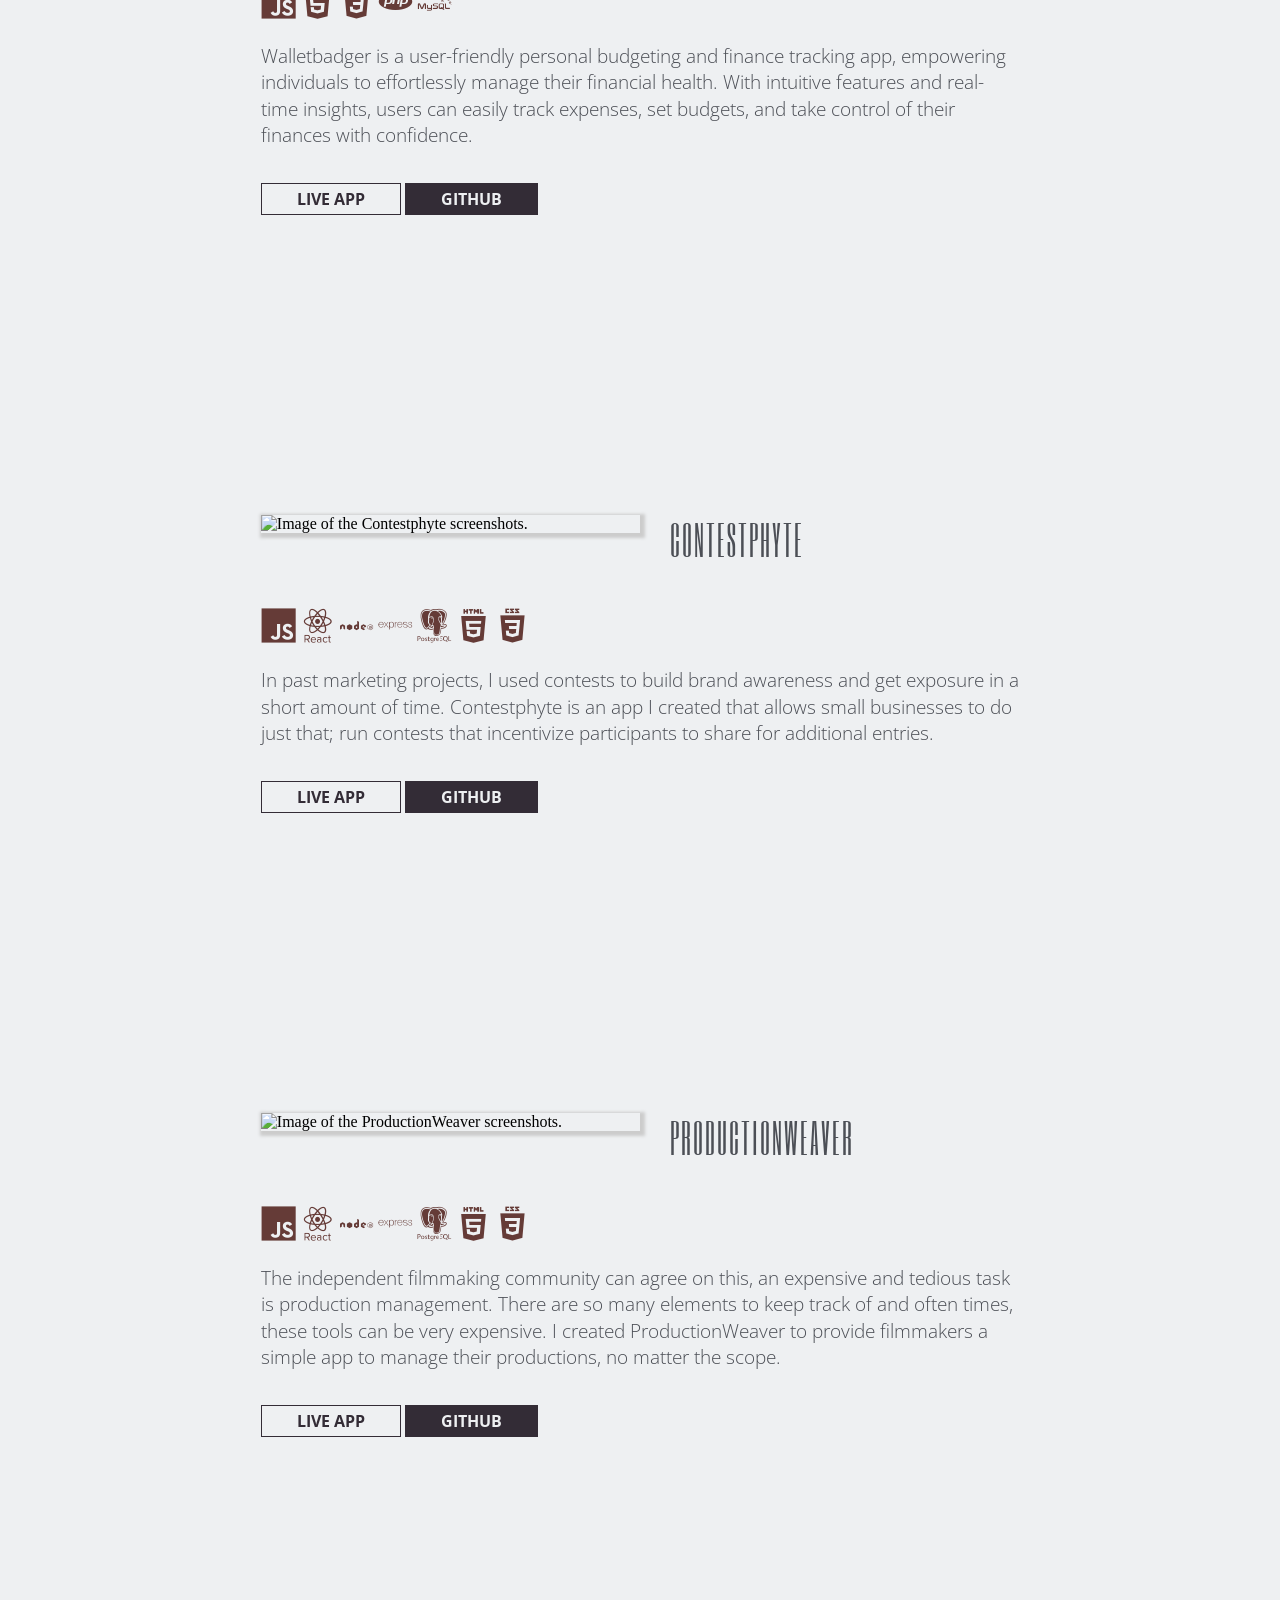
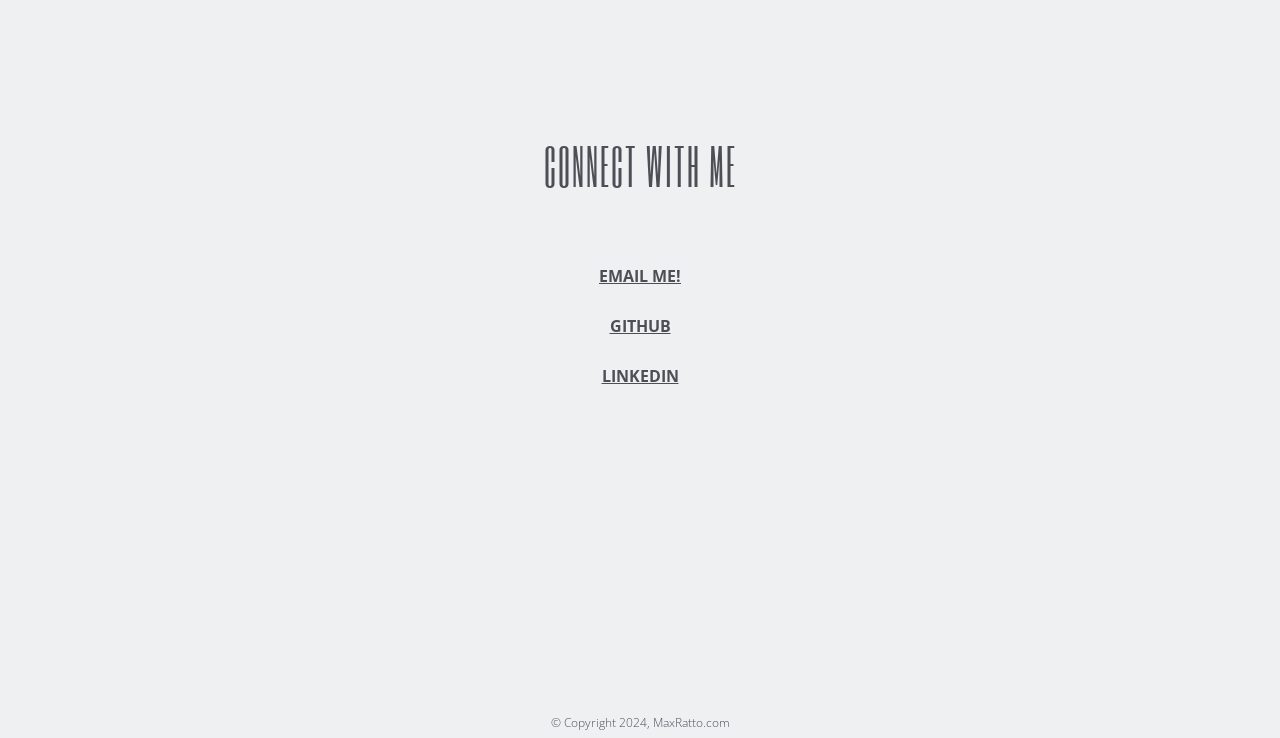
==== commit c2c4b675: "updated linkedin url" ====
--- a/index.html
+++ b/index.html
@@ -61,7 +61,7 @@
             <ul>
                 <li><a href="mailto:maxximumwebdev@gmail.com">Email me!</a></li>
                 <li><a href="https://github.com/maximus202" target="_blank">GitHub</a></li>
-                <li><a href="https://www.linkedin.com/in/maxximumwebdev" target="_blank">LinkedIn</a></li>
+                <li><a href="https://www.linkedin.com/in/maxratto" target="_blank">LinkedIn</a></li>
             </ul>
         </section>
         <footer>
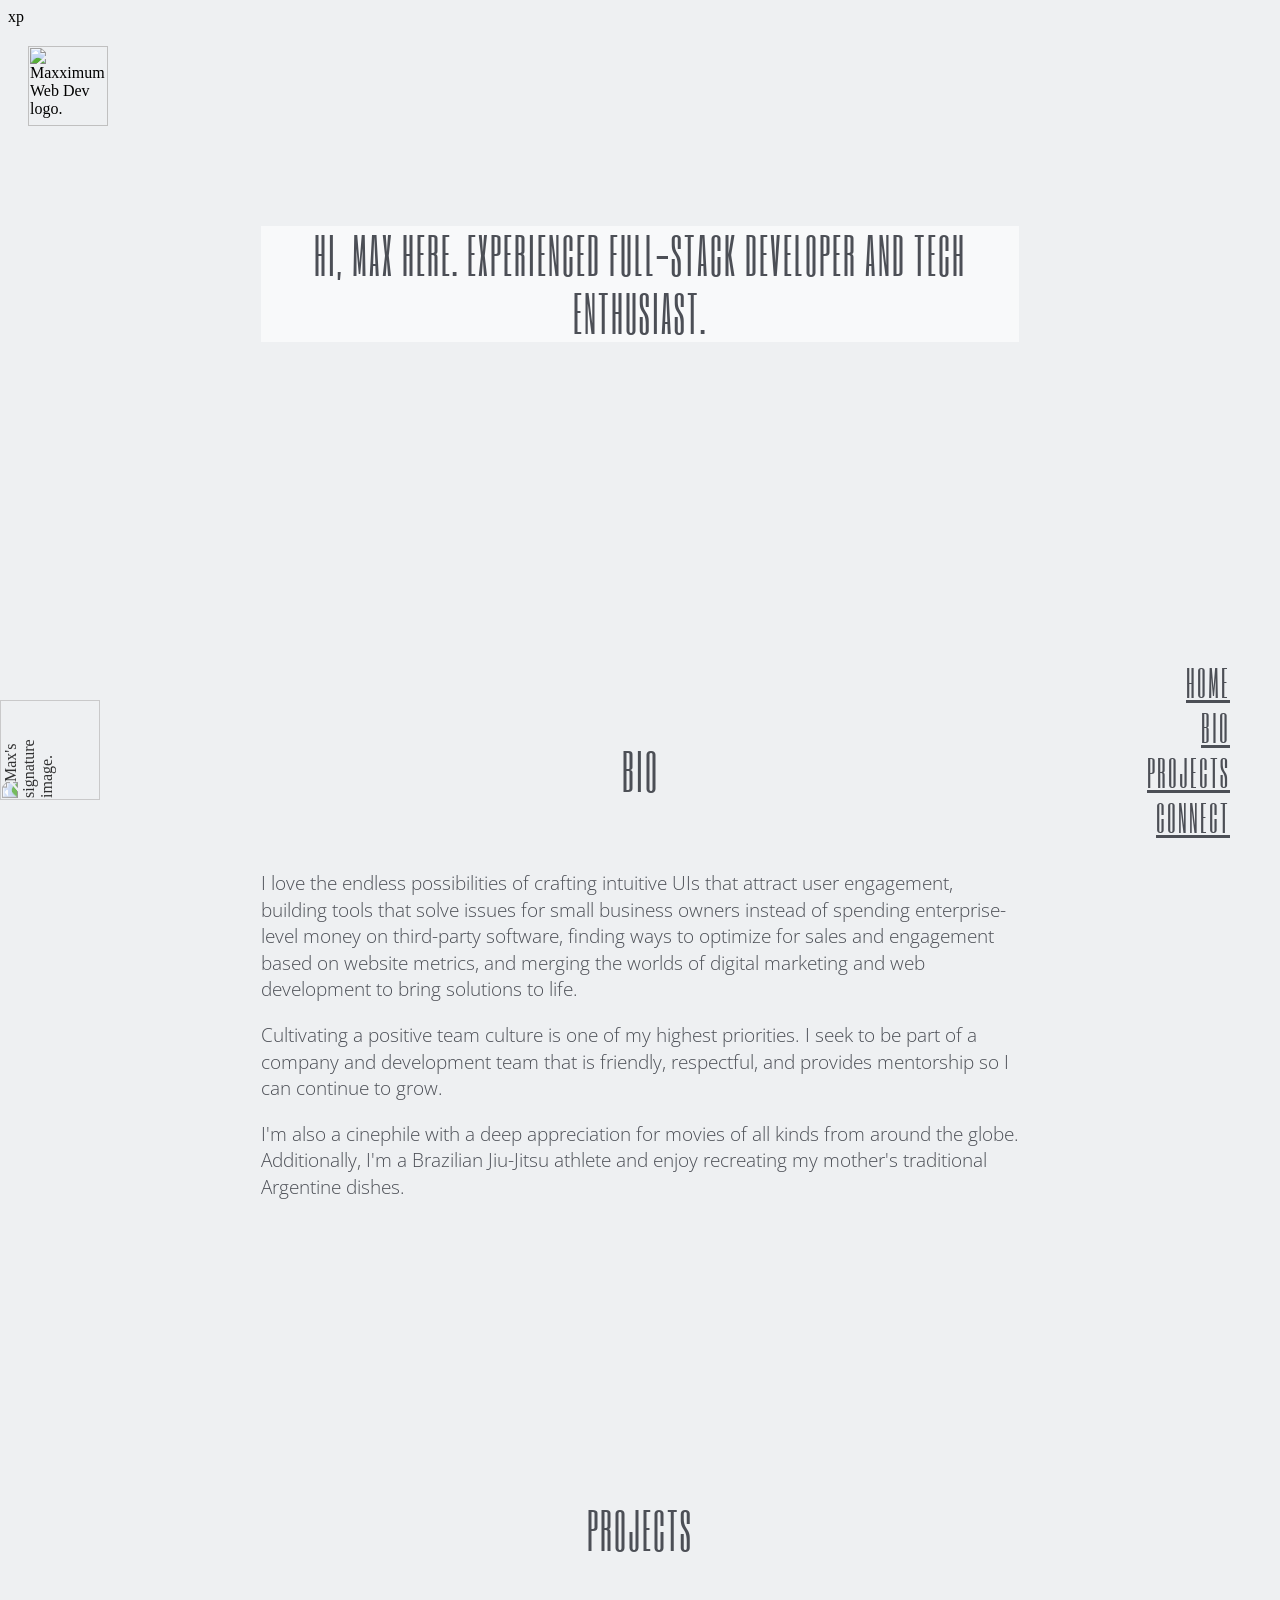
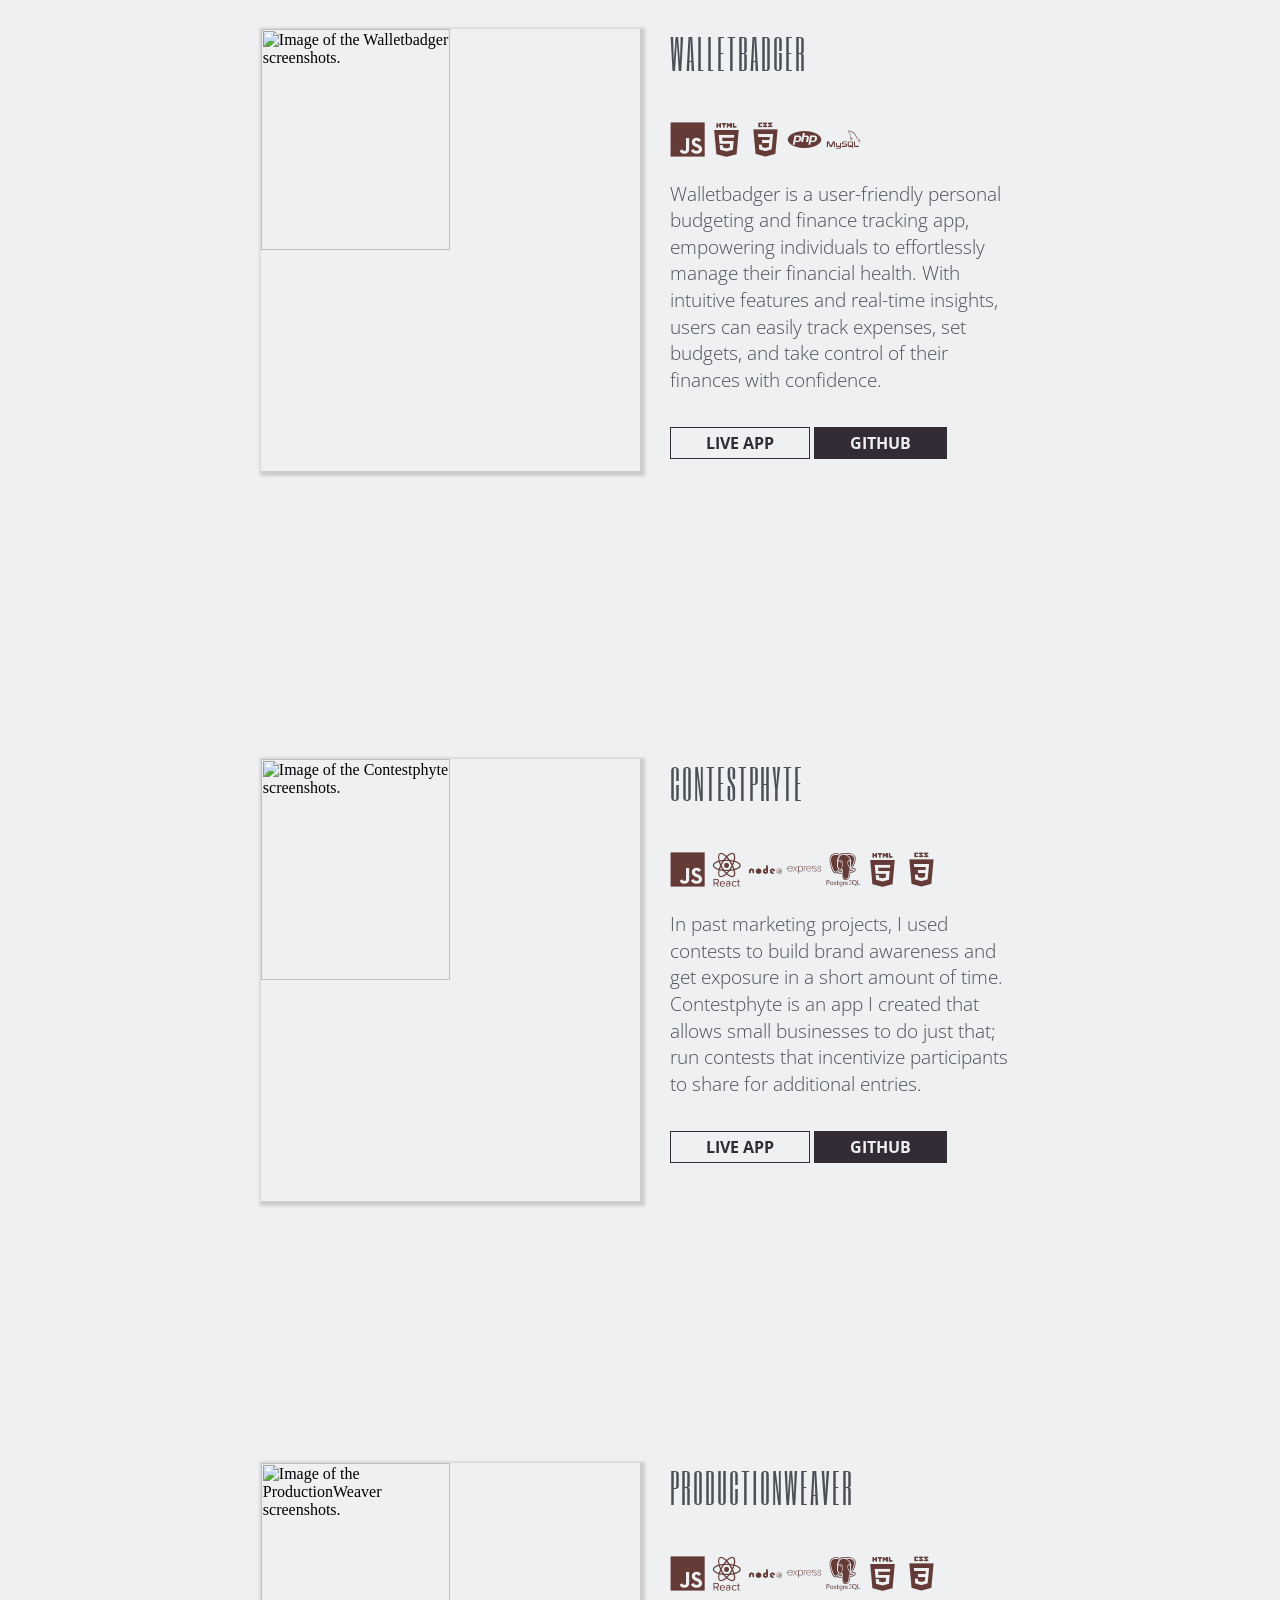
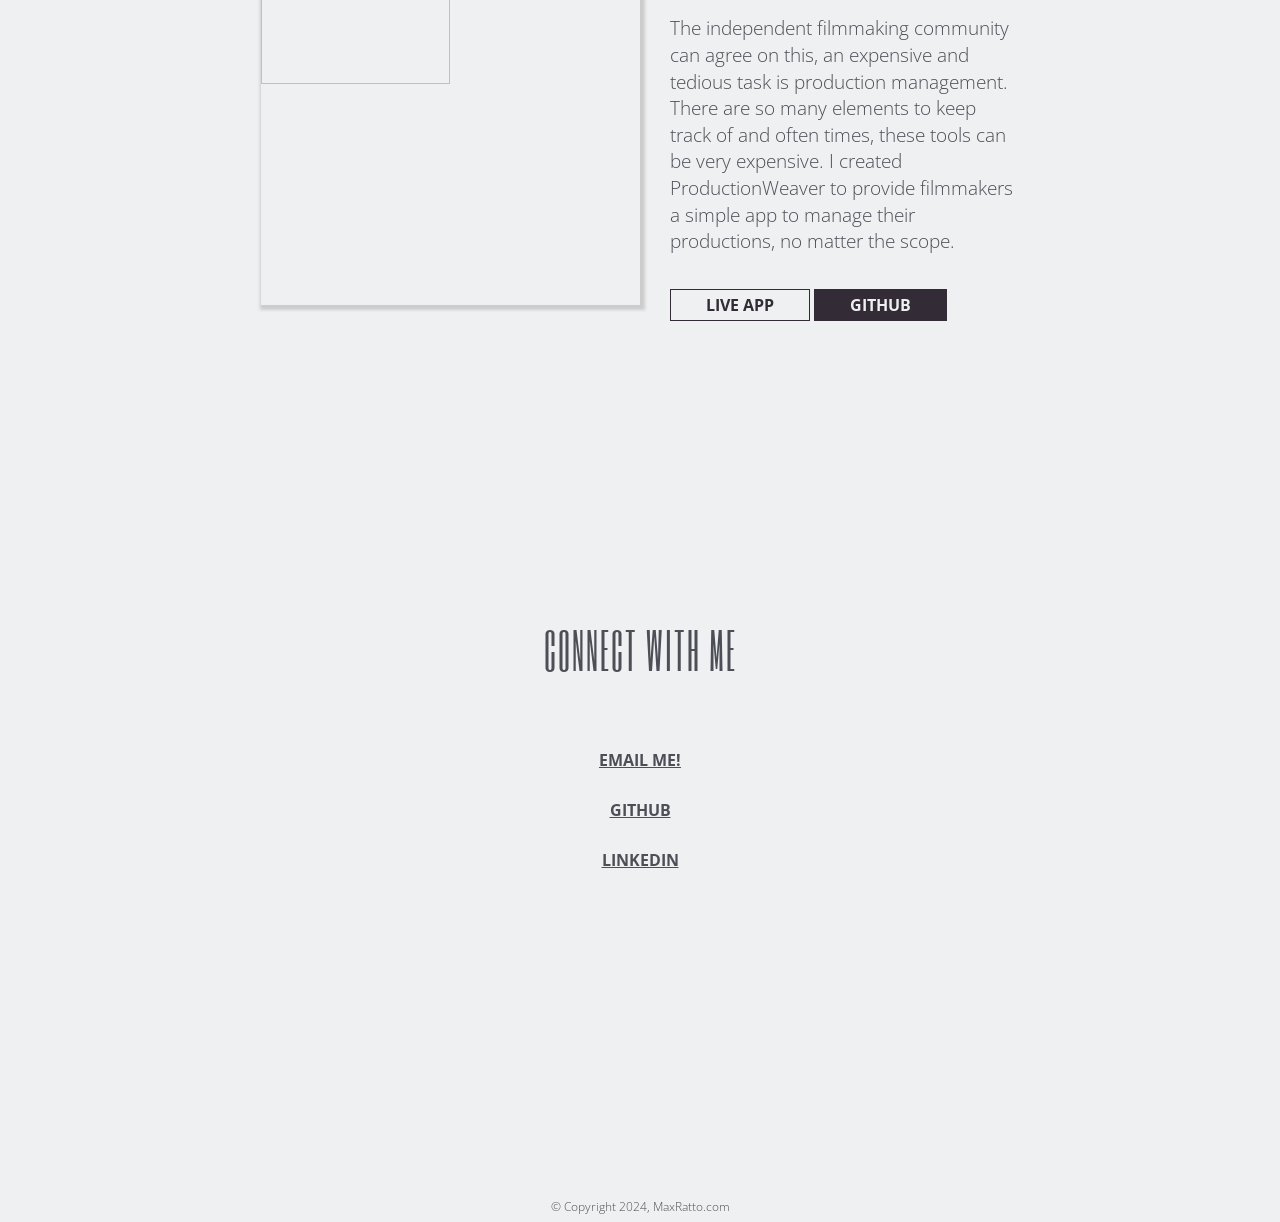
==== commit 81f1ce36: "changed title" ====
--- a/index.html
+++ b/index.html
@@ -1,4 +1,4 @@
-<!DOCTYPE html>
+xp<!DOCTYPE html>
 <html lang="en">
 
 <head>
@@ -26,7 +26,7 @@
     </div>
     <main>
         <header id="home">
-            <h1>Hi, Max here. Full-stack developer and design enthusiast.</h1>
+            <h1>Hi, Max here. Experienced Full-stack Developer and Tech Enthusiast.</h1>
         </header>
         <nav>
             <a href="#home">Home</a>
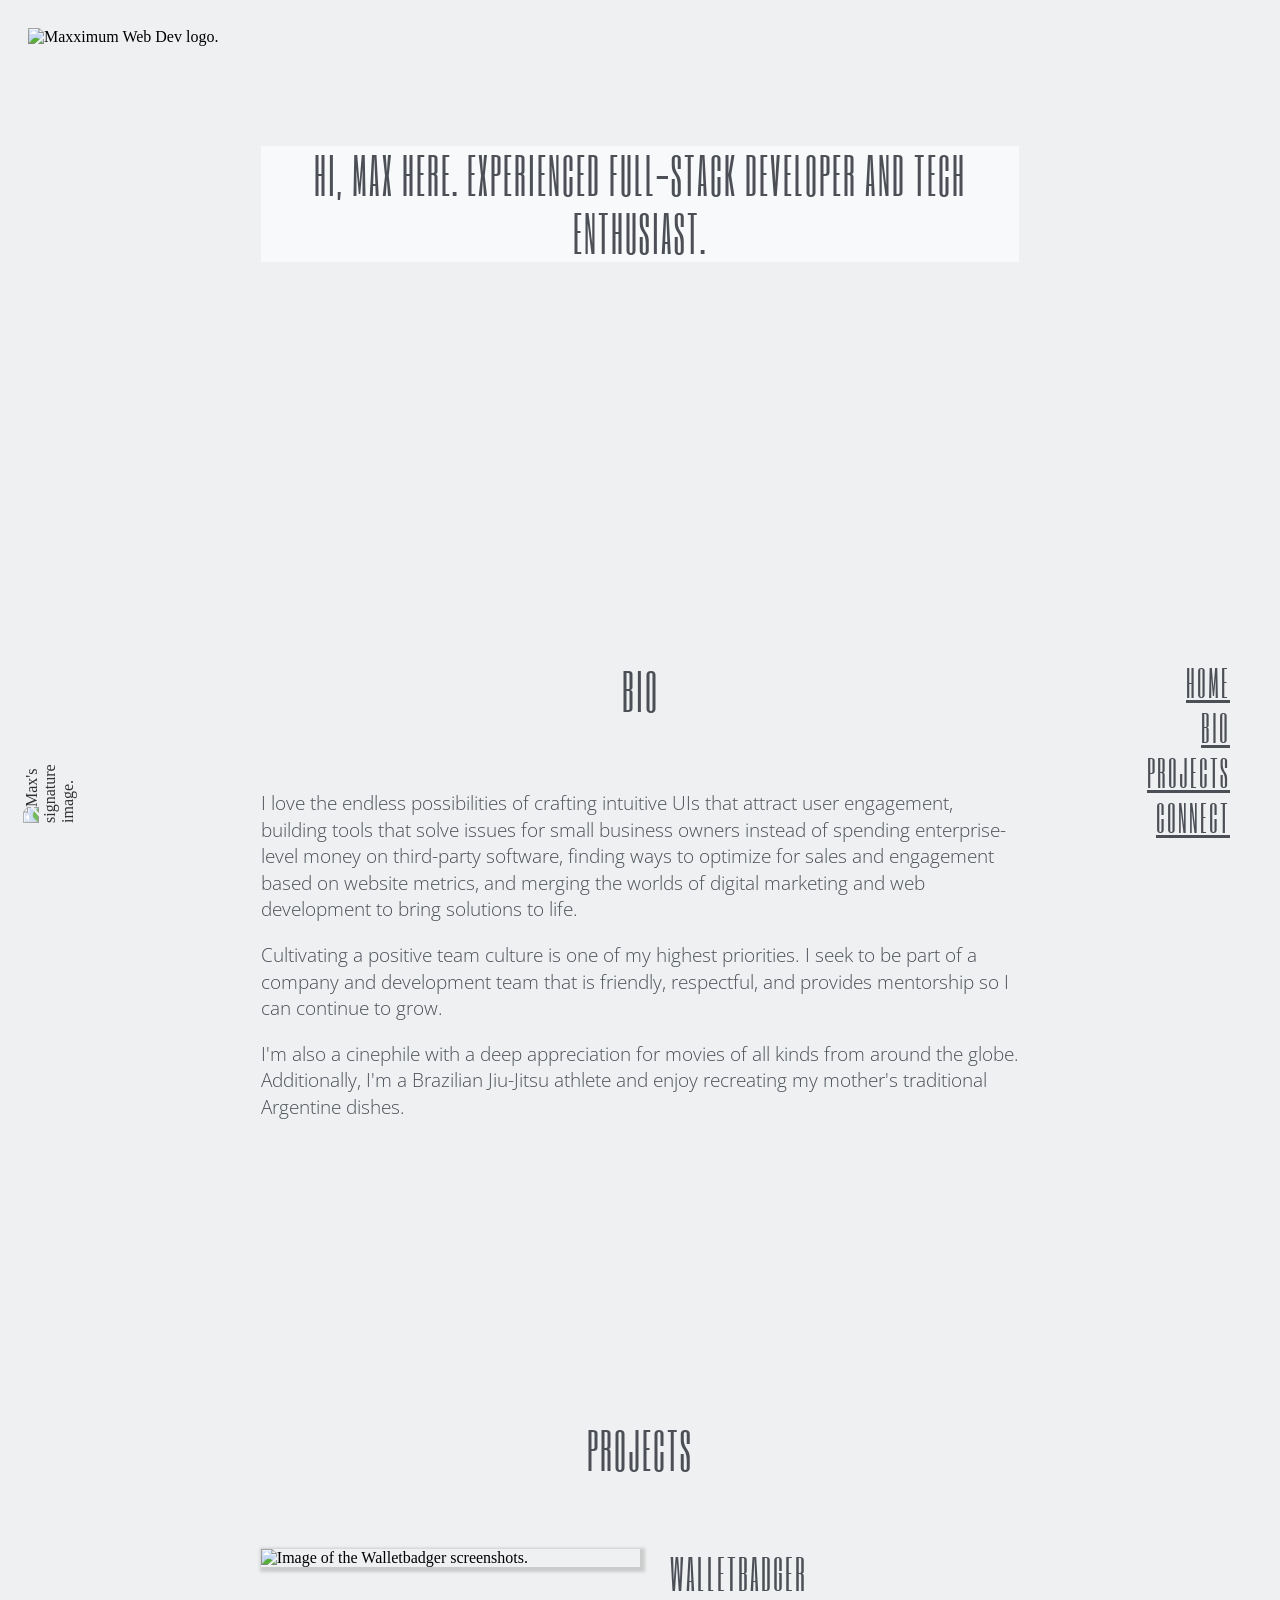
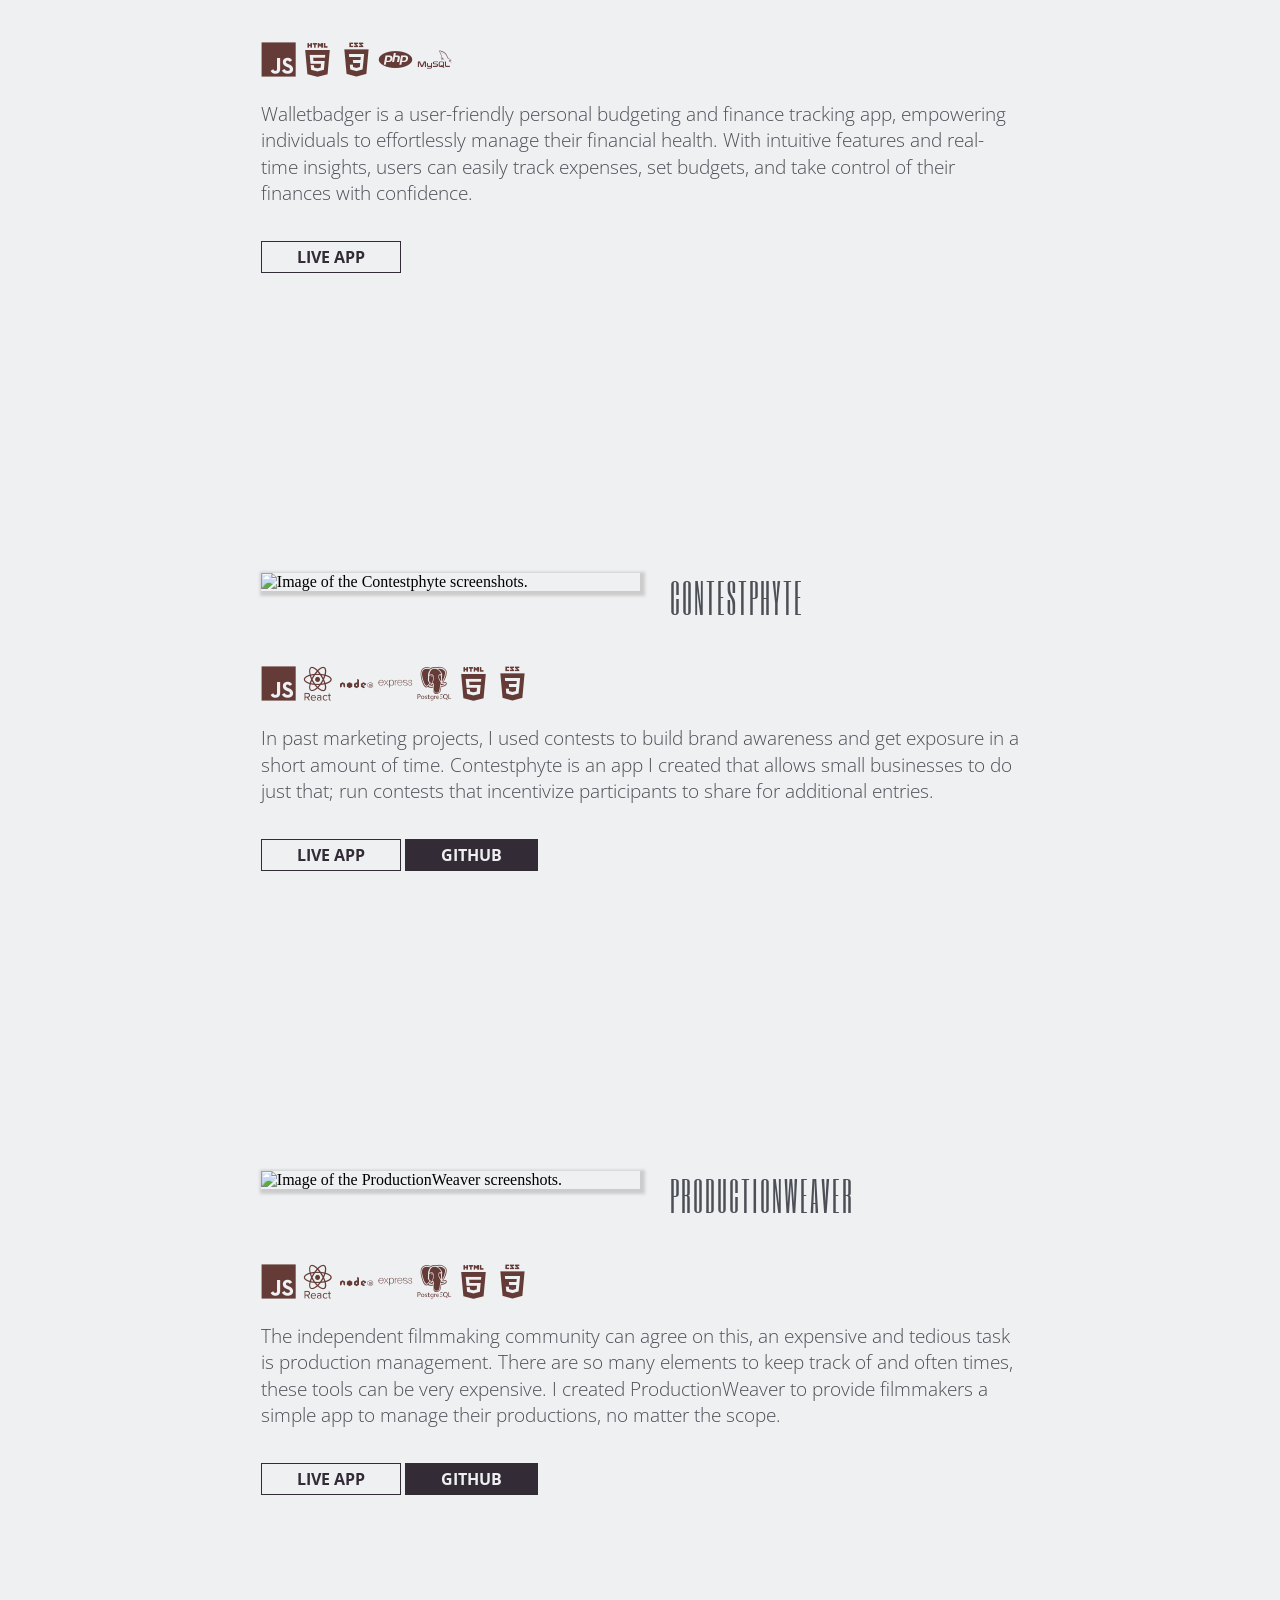
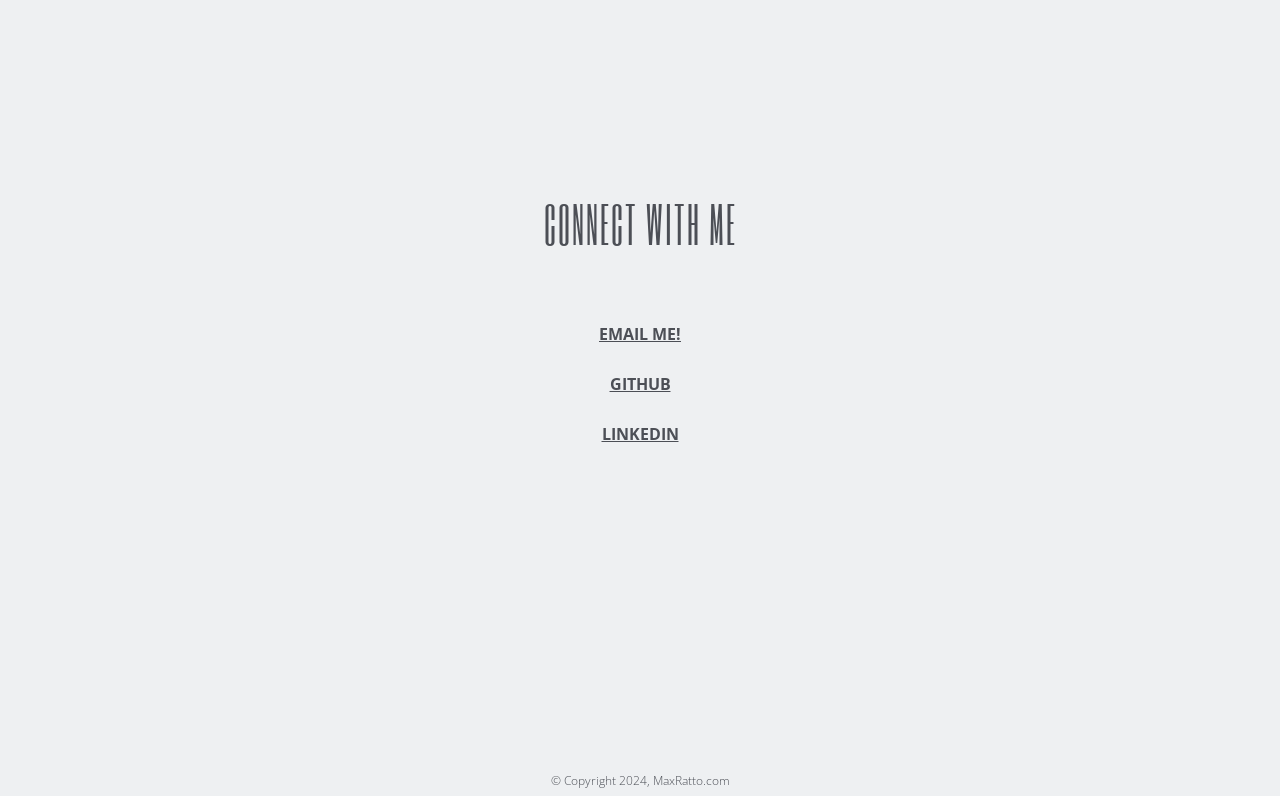
==== commit ed6b371c: "removed typo" ====
--- a/index.html
+++ b/index.html
@@ -1,4 +1,4 @@
-xp<!DOCTYPE html>
+<!DOCTYPE html>
 <html lang="en">
 
 <head>
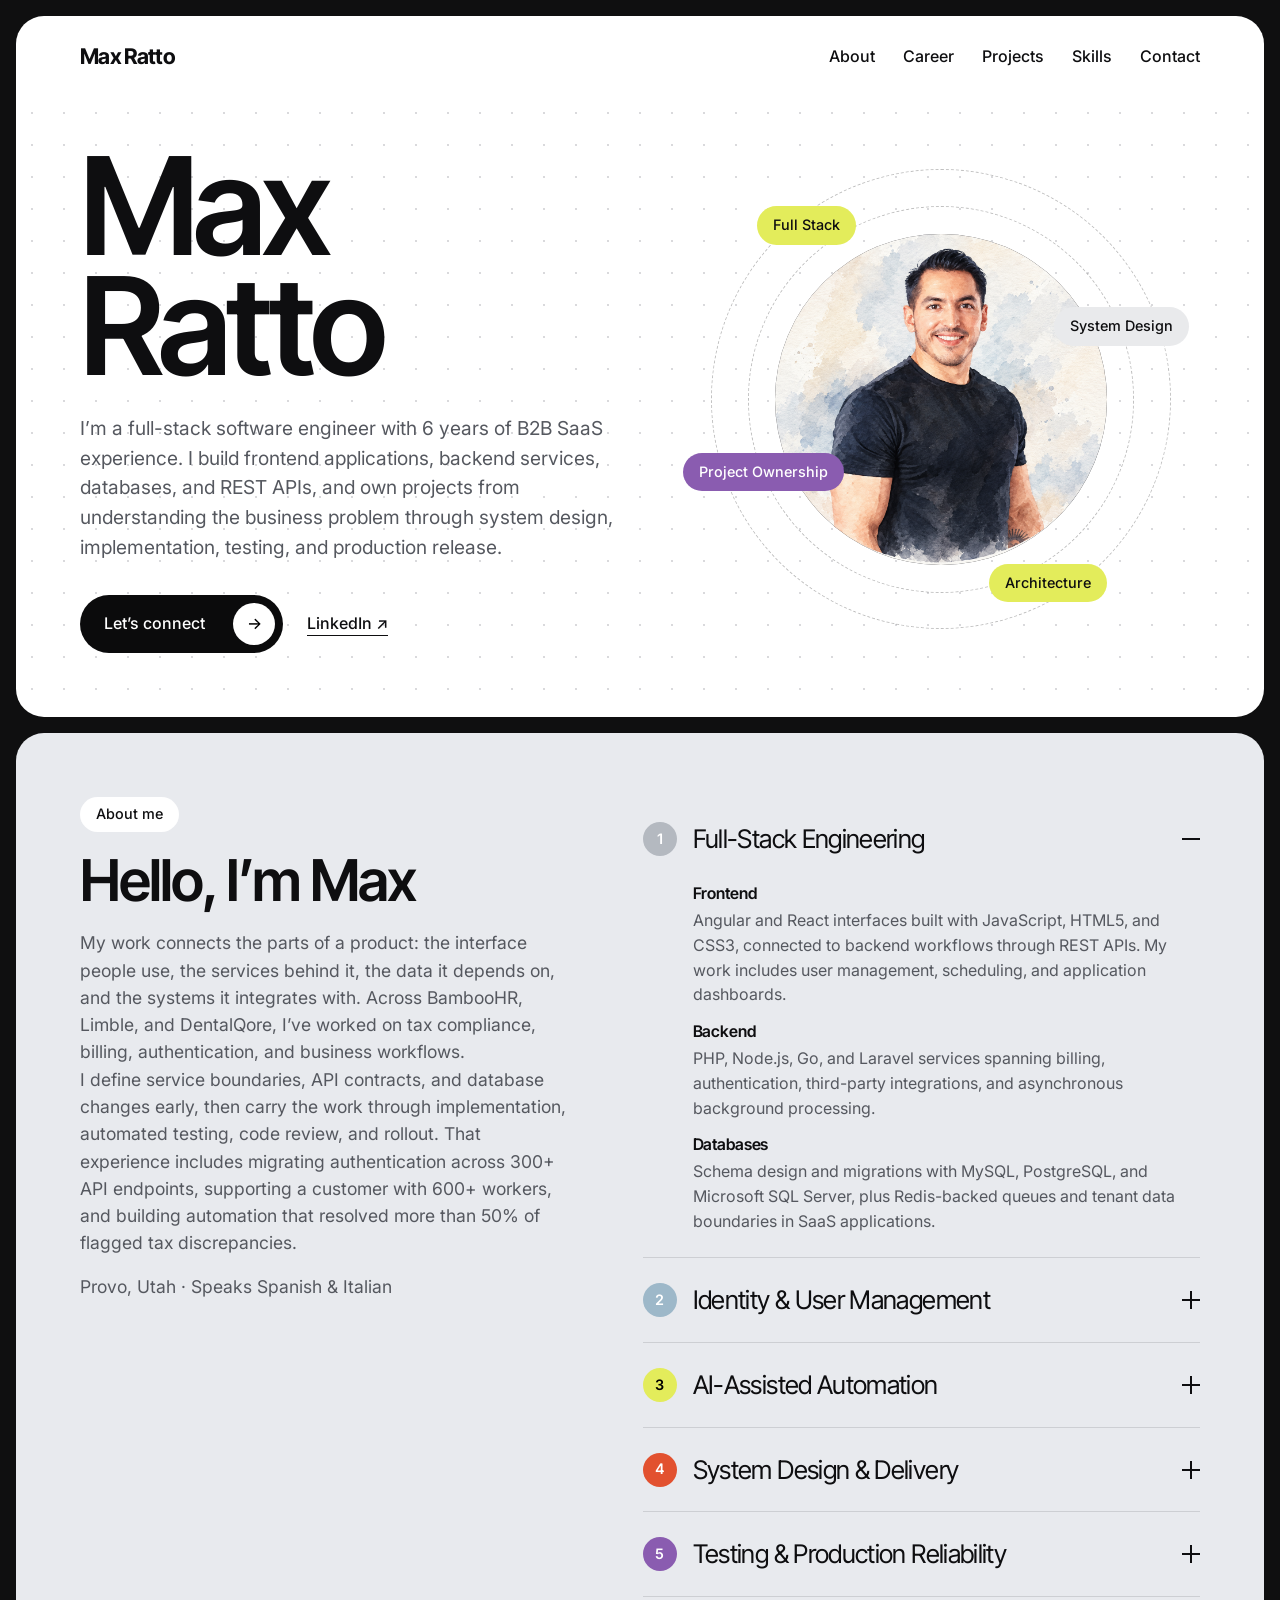
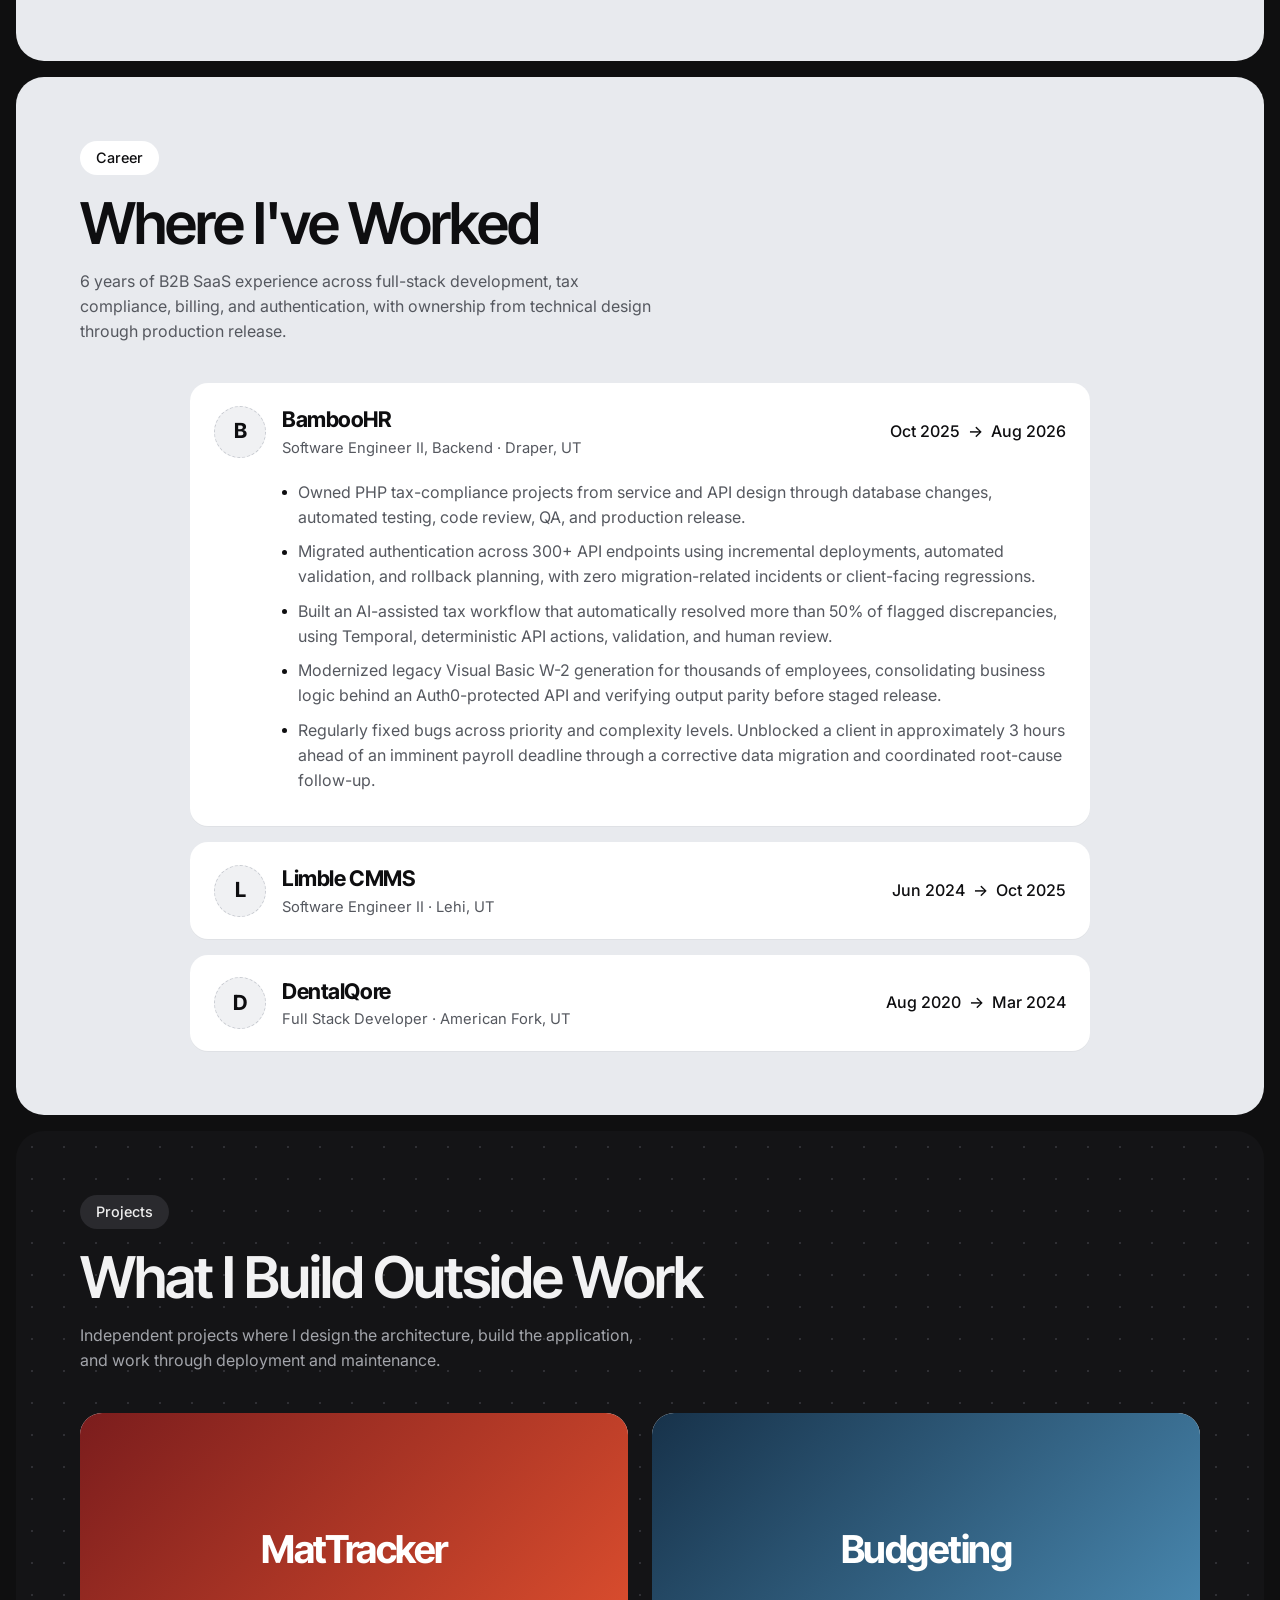
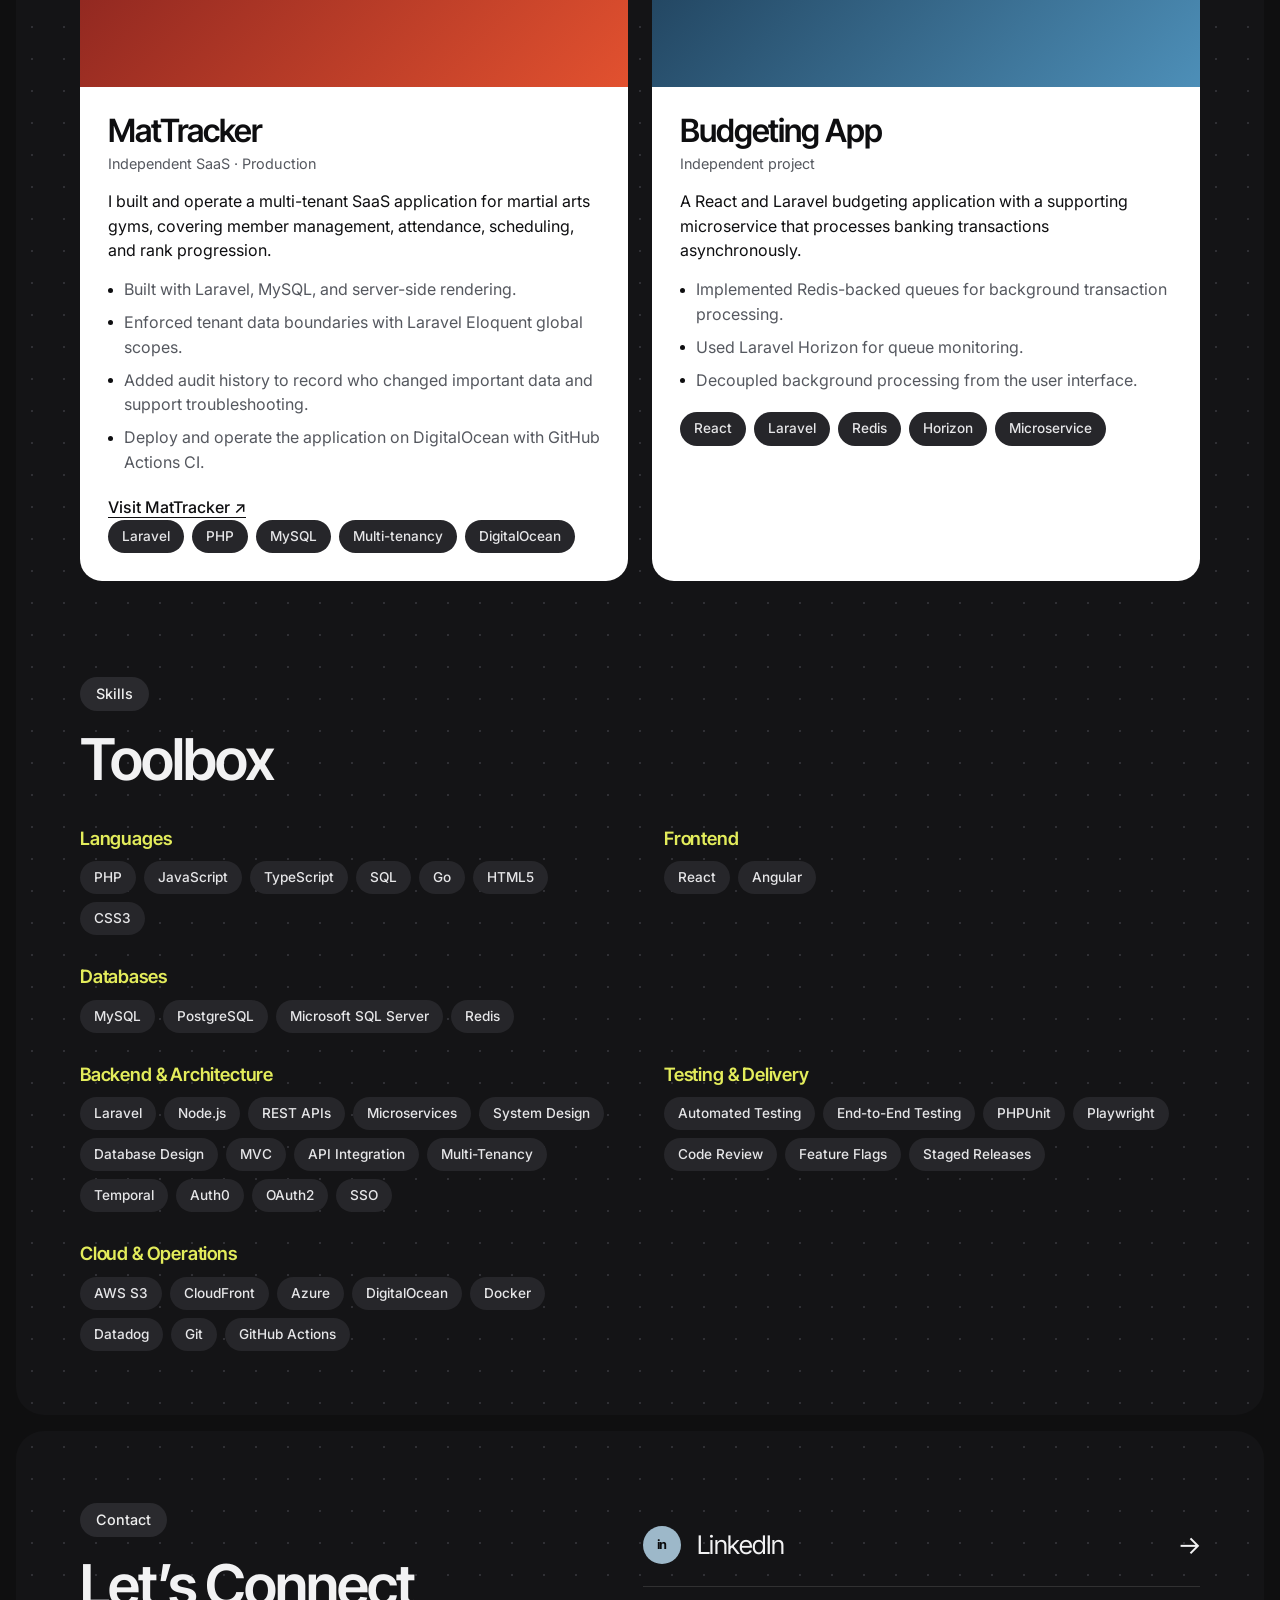
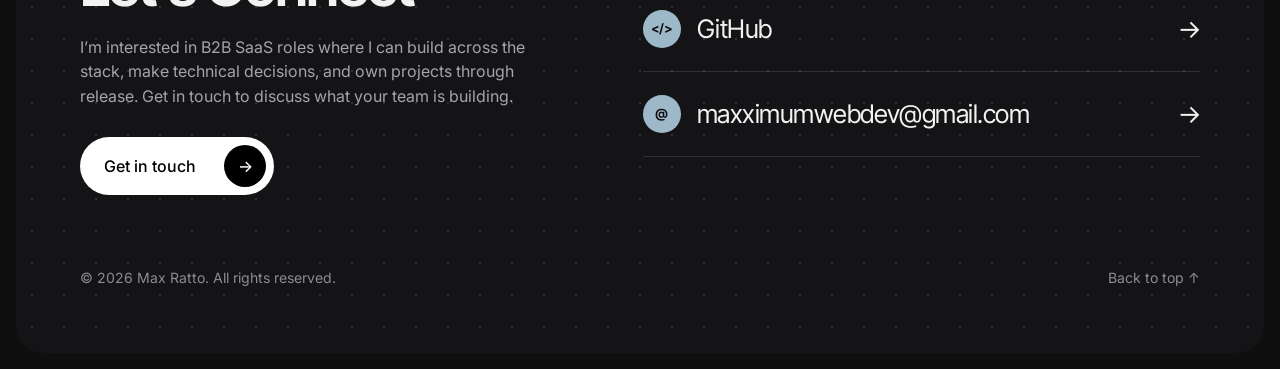
==== commit 2879cf3c: "Redesign portfolio and update copy Refresh layout, styles, icons and assets, add 404 page, and apply" ====
--- a/index.html
+++ b/index.html
@@ -4,73 +4,370 @@
 <head>
     <meta charset="UTF-8">
     <meta name="viewport" content="width=device-width, initial-scale=1.0">
-    <meta http-equiv="X-UA-Compatible" content="ie=edge">
-    <title>Max Ratto | Full-Stack Developer</title>
+    <title>Max Ratto | Software Engineer</title>
+    <meta name="description"
+        content="Max Ratto is a full-stack software engineer with 6 years of B2B SaaS experience, owning projects from business problem through system design, implementation, testing, and production release.">
+    <meta property="og:title" content="Max Ratto | Software Engineer">
+    <meta property="og:description"
+        content="Full-stack software engineer with 6 years of B2B SaaS experience, owning projects from system design through production release.">
+    <meta property="og:type" content="website">
+    <meta name="theme-color" content="#0f0f10">
+    <link rel="preconnect" href="https://fonts.googleapis.com">
+    <link rel="preconnect" href="https://fonts.gstatic.com" crossorigin>
+    <link
+        href="https://fonts.googleapis.com/css2?family=Inter+Tight:wght@400;500;600;700&family=Inter:wght@400;500&display=swap"
+        rel="stylesheet">
     <link rel="stylesheet" href="main.css">
-    <link rel="stylesheet" href="devicon.css">
-    <link href="https://fonts.googleapis.com/css?family=Open+Sans:300,400%7CSix+Caps&display=swap" rel="stylesheet">
-    <link rel="apple-touch-icon" sizes="180x180" href="/apple-touch-icon.png">
-    <link rel="icon" type="image/png" sizes="32x32" href="/favicon-32x32.png">
-    <link rel="icon" type="image/png" sizes="16x16" href="/favicon-16x16.png">
-    <link rel="manifest" href="/site.webmanifest">
+    <link rel="apple-touch-icon" sizes="180x180" href="apple-touch-icon.png">
+    <link rel="icon" type="image/png" sizes="32x32" href="favicon-32x32.png">
+    <link rel="icon" type="image/png" sizes="16x16" href="favicon-16x16.png">
+    <link rel="manifest" href="site.webmanifest">
     <link rel="shortcut icon" type="image/x-icon" href="favicon.ico">
 </head>
 
 <body>
-    <div class="logo">
-        <img src="https://github.com/maximus202/portfolio/blob/style/mr_logo.png?raw=true" alt="Maxximum Web Dev logo.">
+    <div class="shell">
+        <!-- HERO + ABOUT + CAREER: light sheet -->
+        <div class="sheet sheet-light">
+            <header class="topbar">
+                <a class="brand" href="#top">Max Ratto</a>
+                <button class="menu-toggle" aria-expanded="false" aria-controls="site-nav">Menu</button>
+                <nav id="site-nav" aria-label="Primary">
+                    <a href="#about">About</a>
+                    <a href="#career">Career</a>
+                    <a href="#projects">Projects</a>
+                    <a href="#skills">Skills</a>
+                    <a href="#contact">Contact</a>
+                </nav>
+            </header>
+
+            <section class="hero dots" id="top">
+                <div class="hero-copy reveal">
+                    <h1>Max<br>Ratto</h1>
+                    <p class="lede">I’m a full-stack software engineer with 6 years of B2B SaaS experience. I build
+                        frontend applications, backend services, databases, and REST APIs, and own projects from
+                        understanding the business problem through system design, implementation, testing, and
+                        production release.</p>
+                    <div class="cta-row">
+                        <a class="btn" href="#contact">Let’s connect <span class="btn-arrow"
+                                aria-hidden="true">&rarr;</span></a>
+                        <a class="text-link" href="https://www.linkedin.com/in/maxratto" target="_blank"
+                            rel="noopener">LinkedIn &nearr;</a>
+                    </div>
+                </div>
+                <div class="hero-orbit reveal">
+                    <div class="ring ring-1"></div>
+                    <div class="ring ring-2"></div>
+                    <div class="portrait"><img src="assets/profile.png" alt="Watercolor portrait of Max Ratto"></div>
+                    <span class="pill pill-grey p2">System Design</span>
+                    <span class="pill pill-purple p3">Project Ownership</span>
+                    <span class="pill pill-lime p4">Architecture</span>
+                    <span class="pill pill-lime p5">Full Stack</span>
+                </div>
+            </section>
+        </div>
+
+        <div class="sheet sheet-grey" id="about">
+            <div class="about reveal">
+                <div class="about-intro">
+                    <span class="eyebrow">About me</span>
+                    <h2>Hello, I’m Max</h2>
+                    <p>My work connects the parts of a product: the interface people use, the services behind it, the
+                        data it depends on, and the systems it integrates with. Across BambooHR, Limble, and DentalQore,
+                        I’ve worked on tax compliance, billing, authentication, and business workflows.</p>
+                    <p>I define service boundaries, API contracts, and database changes early, then carry the work
+                        through implementation, automated testing, code review, and rollout. That experience includes
+                        migrating authentication across 300+ API endpoints, supporting a customer with 600+ workers, and
+                        building automation that resolved more than 50% of flagged tax discrepancies.</p>
+                    <p class="meta">Provo, Utah &middot; Speaks Spanish &amp; Italian</p>
+                </div>
+                <div class="accordion" data-accordion>
+                    <div class="acc-item open">
+                        <button class="acc-head" aria-expanded="true">
+                            <span class="num n1">1</span><span class="acc-title">Full-Stack Engineering</span><span
+                                class="acc-icon" aria-hidden="true"></span>
+                        </button>
+                        <div class="acc-body">
+                            <div class="acc-split">
+                                <p><span class="acc-label">Frontend</span>Angular and React interfaces built with
+                                    JavaScript, HTML5, and CSS3, connected to backend workflows through REST APIs. My
+                                    work includes user management, scheduling, and application dashboards.</p>
+                                <p><span class="acc-label">Backend</span>PHP, Node.js, Go, and Laravel services spanning
+                                    billing, authentication, third-party integrations, and asynchronous background
+                                    processing.</p>
+                                <p><span class="acc-label">Databases</span>Schema design and migrations with MySQL,
+                                    PostgreSQL, and Microsoft SQL Server, plus Redis-backed queues and tenant data
+                                    boundaries in SaaS applications.</p>
+                            </div>
+                        </div>
+                    </div>
+                    <div class="acc-item">
+                        <button class="acc-head" aria-expanded="false">
+                            <span class="num n2">2</span><span class="acc-title">Identity &amp; User
+                                Management</span><span class="acc-icon" aria-hidden="true"></span>
+                        </button>
+                        <div class="acc-body">
+                            <div class="acc-split">
+                                <p>I’ve implemented Auth0, OAuth2, SSO, and token-based authentication, with role checks
+                                    that connect user management, permissions, and billing.</p>
+                                <p>At Limble, I helped customers schedule and assign users without application login
+                                    accounts, including support for 600+ workers at one customer. At BambooHR, I
+                                    migrated authentication across 300+ API endpoints with zero migration-related
+                                    incidents or client-facing regressions.</p>
+                            </div>
+                        </div>
+                    </div>
+                    <div class="acc-item">
+                        <button class="acc-head" aria-expanded="false">
+                            <span class="num n3">3</span><span class="acc-title">AI-Assisted Automation</span><span
+                                class="acc-icon" aria-hidden="true"></span>
+                        </button>
+                        <div class="acc-body">
+                            <p>At BambooHR, I built a tax-discrepancy workflow that automatically resolved more than 50%
+                                of flagged cases previously investigated manually. Temporal coordinated the workflow,
+                                while deterministic API actions, validation, and human review handled execution and
+                                exceptions.</p>
+                        </div>
+                    </div>
+                    <div class="acc-item">
+                        <button class="acc-head" aria-expanded="false">
+                            <span class="num n6">4</span><span class="acc-title">System Design &amp;
+                                Delivery</span><span class="acc-icon" aria-hidden="true"></span>
+                        </button>
+                        <div class="acc-body">
+                            <div class="acc-split">
+                                <p>I design coordinated changes across frontend applications, backend services,
+                                    databases, and external integrations. I define service boundaries and API contracts,
+                                    weigh technical choices against team skills and maintenance needs, and plan
+                                    backward-compatible changes, feature flags, staged releases, and rollback.</p>
+                                <p>At Limble, I secured architect agreement on TypeScript for a new service based on
+                                    team proficiency, existing CI/CD, and lower operational overhead.</p>
+                            </div>
+                        </div>
+                    </div>
+                    <div class="acc-item">
+                        <button class="acc-head" aria-expanded="false">
+                            <span class="num n4">5</span><span class="acc-title">Testing &amp; Production
+                                Reliability</span><span class="acc-icon" aria-hidden="true"></span>
+                        </button>
+                        <div class="acc-body">
+                            <div class="acc-split">
+                                <p>Automated testing, peer review, and Datadog logs and traces help me validate changes
+                                    and diagnose production issues. At Limble, I introduced 30+ Playwright end-to-end
+                                    tests to expand regression coverage across the team’s domain.</p>
+                                <p>At BambooHR, I regularly fixed bugs across priority and complexity levels, including
+                                    unblocking a client in approximately 3 hours when a workflow failure threatened a
+                                    payroll deadline only hours away.</p>
+                            </div>
+                        </div>
+                    </div>
+                </div>
+            </div>
+        </div>
+
+        <!-- CAREER -->
+        <div class="sheet sheet-grey career-sheet" id="career">
+            <div class="section-head reveal">
+                <span class="eyebrow">Career</span>
+                <h2>Where I've Worked</h2>
+                <p>6 years of B2B SaaS experience across full-stack development, tax compliance, billing, and
+                    authentication, with ownership from technical design through production release.</p>
+            </div>
+            <ol class="timeline">
+                <li class="job reveal">
+                    <button class="job-head" aria-expanded="true">
+                        <span class="logo-dot">B</span>
+                        <span class="job-main"><strong>BambooHR</strong><em>Software Engineer II, Backend &middot;
+                                Draper, UT</em></span>
+                        <span class="job-dates">Oct 2025 <i>&rarr;</i> Aug 2026</span>
+                    </button>
+                    <ul class="job-body">
+                        <li>Owned PHP tax-compliance projects from service and API design through database changes,
+                            automated testing, code review, QA, and production release.</li>
+                        <li>Migrated authentication across 300+ API endpoints using incremental deployments, automated
+                            validation, and rollback planning, with zero migration-related incidents or client-facing
+                            regressions.</li>
+                        <li>Built an AI-assisted tax workflow that automatically resolved more than 50% of flagged
+                            discrepancies, using Temporal, deterministic API actions, validation, and human review.</li>
+                        <li>Modernized legacy Visual Basic W-2 generation for thousands of employees, consolidating
+                            business logic behind an Auth0-protected API and verifying output parity before staged
+                            release.</li>
+                        <li>Regularly fixed bugs across priority and complexity levels. Unblocked a client in
+                            approximately 3 hours ahead of an imminent payroll deadline through a corrective data
+                            migration and coordinated root-cause follow-up.</li>
+                    </ul>
+                </li>
+                <li class="job reveal">
+                    <button class="job-head" aria-expanded="false">
+                        <span class="logo-dot">L</span>
+                        <span class="job-main"><strong>Limble CMMS</strong><em>Software Engineer II &middot; Lehi,
+                                UT</em></span>
+                        <span class="job-dates">Jun 2024 <i>&rarr;</i> Oct 2025</span>
+                    </button>
+                    <ul class="job-body">
+                        <li>Owned a full-stack worker-role launch across Angular interfaces, backend services,
+                            databases, permissions, and billing, enabling scheduling and assignments without login
+                            accounts for 600+ workers at one customer.</li>
+                        <li>Refactored role checks across user management, authentication, and billing while maintaining
+                            compatibility for thousands of customer accounts through backward-compatible changes,
+                            feature flags, and staged rollout.</li>
+                        <li>Designed coordinated changes across multiple microservices. Secured architect agreement on
+                            TypeScript for a new service based on team proficiency, existing CI/CD, and lower
+                            operational overhead.</li>
+                        <li>Built PHP, Node.js, and Go services, including a Go billing microservice supporting
+                            thousands of customers; integrated Chargify, Auth0, OAuth2, SSO, and token-based
+                            authentication.</li>
+                        <li>Introduced 30+ Playwright end-to-end tests to expand regression coverage, reviewed and
+                            approved peer code, and diagnosed production issues with Datadog.</li>
+                    </ul>
+                </li>
+                <li class="job reveal">
+                    <button class="job-head" aria-expanded="false">
+                        <span class="logo-dot">D</span>
+                        <span class="job-main"><strong>DentalQore</strong><em>Full Stack Developer &middot; American
+                                Fork, UT</em></span>
+                        <span class="job-dates">Aug 2020 <i>&rarr;</i> Mar 2024</span>
+                    </button>
+                    <ul class="job-body">
+                        <li>Built full-stack SaaS applications with PHP, JavaScript, HTML5/CSS3, and MySQL, connecting
+                            frontend workflows to backend logic and third-party REST APIs.</li>
+                        <li>Refactored a leadership and sales dashboard spanning 10+ interdependent metrics, improving
+                            page load speed by at least 30% in most cases while preserving reporting accuracy.</li>
+                        <li>Automated lead creation, data synchronization, and status updates through a Pipedrive REST
+                            API integration spanning the entire sales pipeline, reducing manual work between platforms.
+                        </li>
+                        <li>Migrated ERP user-uploaded files and images to AWS S3 and CloudFront, offloading storage and
+                            delivery from application servers.</li>
+                        <li>Integrated multiple third-party APIs, including Google and GoTo, and maintained PHPUnit
+                            automated tests to validate application changes and refactoring.</li>
+                    </ul>
+                </li>
+            </ol>
+        </div>
+
+        <!-- PROJECTS + SKILLS: dark sheet -->
+        <div class="sheet sheet-dark dots" id="projects">
+            <div class="section-head reveal">
+                <span class="eyebrow eyebrow-dark">Projects</span>
+                <h2>What I Build Outside Work</h2>
+                <p>Independent projects where I design the architecture, build the application, and work through
+                    deployment and maintenance.</p>
+            </div>
+            <div class="project-grid">
+                <article class="project reveal">
+                    <!-- Replace with a screenshot: <img src="assets/mattracker.png" alt="MatTracker screenshot"> -->
+                    <div class="project-art art-1"><span>MatTracker</span></div>
+                    <div class="project-body">
+                        <h3>MatTracker</h3>
+                        <p class="tag-line">Independent SaaS &middot; Production</p>
+                        <p>I built and operate a multi-tenant SaaS application for martial arts gyms, covering member
+                            management, attendance, scheduling, and rank progression.</p>
+                        <ul>
+                            <li>Built with Laravel, MySQL, and server-side rendering.</li>
+                            <li>Enforced tenant data boundaries with Laravel Eloquent global scopes.</li>
+                            <li>Added audit history to record who changed important data and support troubleshooting.
+                            </li>
+                            <li>Deploy and operate the application on DigitalOcean with GitHub Actions CI.</li>
+                        </ul>
+                        <a class="text-link" href="https://mattrackerapp.com" target="_blank" rel="noopener">Visit
+                            MatTracker &nearr;</a>
+                        <div class="chips">
+                            <span>Laravel</span><span>PHP</span><span>MySQL</span><span>Multi-tenancy</span><span>DigitalOcean</span>
+                        </div>
+                    </div>
+                </article>
+                <article class="project reveal">
+                    <!-- Replace with a screenshot: <img src="assets/budgeting.png" alt="Budgeting app screenshot"> -->
+                    <div class="project-art art-2"><span>Budgeting</span></div>
+                    <div class="project-body">
+                        <h3>Budgeting App</h3>
+                        <p class="tag-line">Independent project</p>
+                        <p>A React and Laravel budgeting application with a supporting microservice that processes
+                            banking transactions asynchronously.</p>
+                        <ul>
+                            <li>Implemented Redis-backed queues for background transaction processing.</li>
+                            <li>Used Laravel Horizon for queue monitoring.</li>
+                            <li>Decoupled background processing from the user interface.</li>
+                        </ul>
+                        <div class="chips">
+                            <span>React</span><span>Laravel</span><span>Redis</span><span>Horizon</span><span>Microservice</span>
+                        </div>
+                    </div>
+                </article>
+            </div>
+
+            <div class="skills" id="skills">
+                <div class="section-head reveal">
+                    <span class="eyebrow eyebrow-dark">Skills</span>
+                    <h2>Toolbox</h2>
+                </div>
+                <div class="skill-groups reveal">
+                    <div class="skill-group">
+                        <h4>Languages</h4>
+                        <div class="chips">
+                            <span>PHP</span><span>JavaScript</span><span>TypeScript</span><span>SQL</span><span>Go</span><span>HTML5</span><span>CSS3</span>
+                        </div>
+                    </div>
+                    <div class="skill-group">
+                        <h4>Frontend</h4>
+                        <div class="chips"><span>React</span><span>Angular</span></div>
+                    </div>
+                    <div class="skill-group">
+                        <h4>Databases</h4>
+                        <div class="chips"><span>MySQL</span><span>PostgreSQL</span><span>Microsoft SQL
+                                Server</span><span>Redis</span></div>
+                    </div>
+                    <div class="skill-group">
+                        <h4>Backend &amp; Architecture</h4>
+                        <div class="chips"><span>Laravel</span><span>Node.js</span><span>REST
+                                APIs</span><span>Microservices</span><span>System Design</span><span>Database
+                                Design</span><span>MVC</span><span>API
+                                Integration</span><span>Multi-Tenancy</span><span>Temporal</span><span>Auth0</span><span>OAuth2</span><span>SSO</span>
+                        </div>
+                    </div>
+                    <div class="skill-group">
+                        <h4>Testing &amp; Delivery</h4>
+                        <div class="chips"><span>Automated Testing</span><span>End-to-End
+                                Testing</span><span>PHPUnit</span><span>Playwright</span><span>Code
+                                Review</span><span>Feature Flags</span><span>Staged Releases</span></div>
+                    </div>
+                    <div class="skill-group">
+                        <h4>Cloud &amp; Operations</h4>
+                        <div class="chips"><span>AWS
+                                S3</span><span>CloudFront</span><span>Azure</span><span>DigitalOcean</span><span>Docker</span><span>Datadog</span><span>Git</span><span>GitHub
+                                Actions</span></div>
+                    </div>
+                </div>
+            </div>
+        </div>
+
+        <!-- CONTACT -->
+        <footer class="sheet sheet-dark contact dots" id="contact">
+            <div class="contact-grid reveal">
+                <div>
+                    <span class="eyebrow eyebrow-dark">Contact</span>
+                    <h2>Let’s Connect</h2>
+                    <p>I’m interested in B2B SaaS roles where I can build across the stack, make technical decisions,
+                        and own projects through release. Get in touch to discuss what your team is building.</p>
+                    <a class="btn btn-light" href="mailto:maxximumwebdev@gmail.com">Get in touch <span class="btn-arrow"
+                            aria-hidden="true">&rarr;</span></a>
+                </div>
+                <ul class="links">
+                    <li><a href="https://www.linkedin.com/in/maxratto" target="_blank" rel="noopener"><span
+                                class="ico">in</span>LinkedIn<span class="go">&rarr;</span></a></li>
+                    <li><a href="https://github.com/maximus202" target="_blank" rel="noopener"><span
+                                class="ico">&lt;/&gt;</span>GitHub<span class="go">&rarr;</span></a></li>
+                    <li><a href="mailto:maxximumwebdev@gmail.com"><span
+                                class="ico">@</span>maxximumwebdev@gmail.com<span class="go">&rarr;</span></a></li>
+                </ul>
+            </div>
+            <div class="foot">
+                <span>&copy; 2026 Max Ratto. All rights reserved.</span>
+                <a href="#top">Back to top &uarr;</a>
+            </div>
+        </footer>
     </div>
-    <div class="signature">
-        <img src="https://github.com/maximus202/portfolio/blob/style/official_signature.png?raw=true"
-            alt="Max's signature image.">
-    </div>
-    <main>
-        <header id="home">
-            <h1>Hi, Max here. Experienced Full-stack Developer and Tech Enthusiast.</h1>
-        </header>
-        <nav>
-            <a href="#home">Home</a>
-            <a href="#bio">Bio</a>
-            <a href="#projects">Projects</a>
-            <a href="#connect">Connect</a>
-        </nav>
-        <section id="bio">
-            <h2>Bio</h2>
-            <p>
-                I love the endless possibilities of crafting intuitive UIs that attract user engagement,
-                building tools that solve issues for small business owners instead of spending enterprise-level money
-                on third-party software, finding ways to optimize for sales and engagement based on website metrics,
-                and merging the worlds of digital marketing and web development to bring solutions to life.
-            </p>
-            <p>
-                Cultivating a positive team culture is one of my highest priorities. I seek to be part of a company
-                and development team that is friendly, respectful, and provides mentorship so I can continue to grow.
-            </p>
-            <p>
-                I'm also a cinephile with a deep appreciation for movies of all kinds from around the
-                globe. Additionally, I'm a Brazilian Jiu-Jitsu athlete and enjoy recreating my mother's traditional Argentine dishes.
-            </p>
-        </section>
-        <section id="projects">
-            <h2>Projects</h2>
-            <div class="js-projects">
-            </div>
-        </section>
-        <section id="connect">
-            <h2>Connect with me</h2>
-            <ul>
-                <li><a href="mailto:maxximumwebdev@gmail.com">Email me!</a></li>
-                <li><a href="https://github.com/maximus202" target="_blank">GitHub</a></li>
-                <li><a href="https://www.linkedin.com/in/maxratto" target="_blank">LinkedIn</a></li>
-            </ul>
-        </section>
-        <footer>
-            &copy; Copyright 2024, MaxRatto.com
-        </footer>
-    </main>
-    <script src="https://code.jquery.com/jquery-3.4.1.js"
-        integrity="sha256-WpOohJOqMqqyKL9FccASB9O0KwACQJpFTUBLTYOVvVU=" crossorigin="anonymous"></script>
     <script src="index.js"></script>
 </body>
 
-</html>
+</html>
--- a/main.css
+++ b/main.css
@@ -1,213 +1,202 @@
+:root {
+    --bg: #0f0f10;
+    --ink: #0e0e10;
+    --muted: #55585f;
+    --grey: #e8eaee;
+    --white: #fff;
+    --line: rgba(14, 14, 16, .12);
+    --blue: #9db8c9;
+    --lime: #e3ec5b;
+    --purple: #8a5cb0;
+    --radius: 28px;
+    --display: 'Inter Tight', 'Inter', system-ui, sans-serif;
+    --body: 'Inter', system-ui, sans-serif;
+}
+
+* { box-sizing: border-box; margin: 0; padding: 0; }
+html { scroll-behavior: smooth; scroll-padding-top: 24px; }
 body {
-    background-color: #EEF0F2;
-    background-image: url('https://github.com/maximus202/portfolio/blob/style/watercolorimage.png?raw=true');
-    background-repeat: no-repeat;
-}
-
-main {
-    margin-left: 13%;
-    margin-right: 13%;
-}
-
-div.logo img {
-    width: 60px;
-}
-
-div.signature {
-    position: relative;
-    display: flex;
-}
-
-div.signature img {
-    position: fixed;
-    width: 100px;
-    bottom: 80px;
-    left: -35px;
-    transform: rotate(-90deg);
-    opacity: 0.8;
-}
-
-header {
-    margin-bottom: 60px;
-}
-
-h1, h2 {
-    text-transform: uppercase;
-    font-family: 'Six Caps', sans-serif;
-    font-weight: 400;
-    color: #4C4F56;
-    text-align: center;
-    letter-spacing: 2px;
-}
-
-h1 {
-    font-size: 48px;
-    line-height: 58px;
-    background: rgba(255, 255, 255, 0.63);
-}
-
-h2 {
-    margin-bottom: 50px;
-    font-size: 48px;
-    line-height: 58px;
-}
-
-nav, ul {
-    display: flex;
-    flex-direction: column;
-    text-align: center;
-    margin-bottom: 60px;
-}
-
-nav a, li {
-    display: block;
-    height: 50px;
-    text-transform: uppercase;
-    color: rgb(31, 50, 58);
-}
-
-nav a {
-    font-family: 'Six Caps', sans-serif;
-    font-size: 35px;
-    font-weight: 400;
-    line-height: 45px;
-    color: #4C4F56;
-    letter-spacing: 2px;
-}
-
-li a {
-    font-family: 'Open Sans', sans-serif;
-    font-weight: bold;
-    color: #4C4F56;
-}
-
-section {
-    margin-bottom: 60px;
-}
-
-img {
-    width: 100%;
-}
-
-img.screenshot {
-    box-shadow: 2px 2px 3px 3px #ccc;
-}
-
-h3 {
-    text-transform: uppercase;
-    font-family: 'Six Caps', sans-serif;
-    font-size: 40px;
-    font-weight: 400;
-    line-height: 48px;
-    color: #4C4F56;
-    letter-spacing: 2px;
-}
-
-p {
-    font-family: 'Open Sans', sans-serif;
-    font-weight: 300;
-    font-size: 19px;
-    line-height: 1.4;
-    color: #4C4F56;
-}
-
-.tech-used i {
-    font-size: 35px;
-    line-height: 45px;
-    color: #653B37;
-}
-
-ul {
-    list-style-type: none;
-    padding: 0;
-    color: #9C8C82;
-}
-
-footer {
-    font-size: 12px;
-    text-align: center;
-    font-family: 'Open Sans', sans-serif;
-    font-weight: 300;
-    line-height: 15px;
-    color: #4C4F56;
-}
-
-button {
-    font-family: 'Open Sans', sans-serif;
-    text-transform: uppercase;
-    font-size: 16px;
-    font-weight: bold; 
-    line-height: 20px;
-    padding-left: 35px;
-    padding-right: 35px;
-    padding-top: 5px;
-    padding-bottom: 5px;
-    margin-top: 15px;
-}
-
-button.demo-button {
-    border: 1px solid #332C36;
-    background: #EEF0F2;
-    color: #332C36;
-}
-
-button.class-button {
-    background-color: #332C36;
-    border: 1px solid #332C36;
-    color: #EEF0F2;
-}
-
-@media screen and (min-width: 1200px) {
-    div.logo img {
-        width: 80px;
-        margin-left: 20px;
-        margin-top: 20px;
-    }
-    main {
-        margin-left: 20%;
-        margin-right: 20%;
-    }
-
-    header {
-        margin-top: 100px;
-        margin-bottom: 400px;
-        margin-left: 0;
-        margin-right: 0;
-        text-align: center;
-    }
-
-    div.signature img {
-        bottom: 100px;
-        left: 0px;
-    }
-    
-    nav {
-        position: fixed;
-        right: 50px;
-        bottom: 60px;
-        margin:0;
-        align-items: flex-end;
-    }
-
-    nav a {
-        height: auto;
-    }
-
-    h2 {
-        margin-bottom: 70px;
-    }
-
-    h3 {
-        margin-bottom: 40px;
-    }
-
-    section {
-        margin-bottom: 300px;
-    }
-
-    img.screenshot {
-        width: 50%;
-        float: left;
-        margin-right: 30px;
-    }
-}+    background: var(--bg);
+    color: var(--ink);
+    font-family: var(--body);
+    line-height: 1.55;
+    -webkit-font-smoothing: antialiased;
+}
+a { color: inherit; text-decoration: none; }
+button { font: inherit; color: inherit; background: none; border: 0; cursor: pointer; text-align: left; }
+ul, ol { list-style: none; }
+:focus-visible { outline: 2px solid var(--purple); outline-offset: 3px; }
+
+h1, h2, h3, h4 { font-family: var(--display); letter-spacing: -.035em; line-height: 1; font-weight: 600; }
+h2 { font-size: clamp(2.2rem, 5vw, 3.6rem); }
+
+.shell { max-width: 1280px; margin: 0 auto; padding: 16px; display: flex; flex-direction: column; gap: 16px; }
+.sheet { border-radius: var(--radius); padding: clamp(24px, 5vw, 64px); position: relative; overflow: hidden; }
+.sheet-light { background: var(--white); padding-top: 24px; }
+.sheet-grey { background: var(--grey); }
+.sheet-dark { background: #141416; color: #f2f2f3; }
+.dots {
+    background-image: radial-gradient(rgba(120, 120, 130, .28) 1.2px, transparent 1.2px);
+    background-size: 32px 32px;
+}
+.sheet-dark.dots { background-color: #141416; }
+
+/* top bar */
+.topbar { display: flex; align-items: center; justify-content: space-between; position: relative; z-index: 5; }
+.brand { font-family: var(--display); font-weight: 700; font-size: 1.35rem; letter-spacing: -.03em; }
+#site-nav { display: flex; gap: 28px; font-weight: 500; }
+#site-nav a { position: relative; padding: 4px 0; }
+#site-nav a::after {
+    content: ''; position: absolute; left: 0; bottom: 0; height: 2px; width: 100%;
+    background: currentColor; transform: scaleX(0); transform-origin: left; transition: transform .25s;
+}
+#site-nav a:hover::after { transform: scaleX(1); }
+.menu-toggle { display: none; padding: 8px 16px; border: 1px solid var(--line); border-radius: 999px; font-weight: 500; }
+
+/* hero */
+.hero {
+    display: grid; grid-template-columns: 1.1fr 1fr; align-items: center; gap: 32px;
+    min-height: 620px; margin: 24px -64px -64px; padding: 48px 64px 64px;
+}
+.hero h1 { font-size: clamp(4rem, 11vw, 8.5rem); line-height: .88; margin-bottom: 28px; }
+.lede { font-size: 1.2rem; color: var(--muted); max-width: 30em; margin-bottom: 32px; }
+.cta-row { display: flex; align-items: center; gap: 24px; flex-wrap: wrap; }
+.btn {
+    display: inline-flex; align-items: center; gap: 28px; background: #0b0b0c; color: #fff;
+    padding: 8px 8px 8px 24px; border-radius: 999px; font-weight: 500; transition: transform .2s;
+}
+.btn:hover { transform: translateY(-2px); }
+.btn-arrow { display: grid; place-items: center; width: 42px; height: 42px; background: #fff; color: #000; border-radius: 50%; transition: transform .2s; }
+.btn:hover .btn-arrow { transform: translateX(3px); }
+.btn-light { background: #fff; color: #000; }
+.btn-light .btn-arrow { background: #000; color: #fff; }
+.text-link { font-weight: 500; border-bottom: 1px solid currentColor; }
+
+.hero-orbit { position: relative; aspect-ratio: 1; max-width: 460px; width: 100%; justify-self: center; }
+.ring { position: absolute; border-radius: 50%; border: 1px dashed rgba(0, 0, 0, .25); }
+.ring-1 { inset: 0; animation: spin 60s linear infinite; }
+.ring-2 { inset: 8%; }
+.portrait {
+    position: absolute; inset: 14%; border-radius: 50%; overflow: hidden;
+    background: radial-gradient(circle at 35% 30%, #3b3b44, #0d0d10); display: grid; place-items: center;
+}
+.portrait img { width: 100%; height: 100%; object-fit: cover; object-position: 50% 50%; transform: scale(1.04); }
+.portrait span { font-family: var(--display); font-size: 5.5rem; font-weight: 700; color: #fff; letter-spacing: -.05em; }
+.pill { position: absolute; padding: 8px 16px; border-radius: 999px; font-size: .9rem; font-weight: 500; white-space: nowrap; }
+.pill-blue { background: var(--blue); color: #fff; }
+.pill-grey { background: #e9eaec; }
+.pill-purple { background: var(--purple); color: #fff; }
+.pill-lime { background: var(--lime); }
+.p2 { top: 30%; right: -4%; }
+.p3 { bottom: 30%; left: -6%; }
+.p4 { bottom: 6%; right: 14%; }
+.p5 { top: 8%; left: 10%; }
+@keyframes spin { to { transform: rotate(360deg); } }
+
+/* shared */
+.eyebrow { display: inline-block; background: #fff; padding: 6px 16px; border-radius: 999px; font-size: .9rem; font-weight: 500; margin-bottom: 20px; }
+.eyebrow-dark { background: #2a2a2e; color: #eee; }
+.section-head { margin-bottom: 40px; }
+.section-head p { margin-top: 16px; color: var(--muted); max-width: 36em; }
+.sheet-dark .section-head p { color: #a3a5ab; }
+
+/* about */
+.about { display: grid; grid-template-columns: 1fr 1.1fr; gap: 56px; }
+.about h2 { margin-bottom: 20px; }
+.about-intro > p { color: var(--muted); font-size: 1.1rem; max-width: 28em; }
+.meta { margin-top: 16px; font-size: .95rem; }
+.acc-item { border-bottom: 1px solid var(--line); }
+.acc-head { width: 100%; display: flex; align-items: center; gap: 16px; padding: 22px 0; }
+.num { display: grid; place-items: center; width: 34px; height: 34px; border-radius: 50%; font-size: .9rem; font-weight: 600; flex: none; color: #fff; background: #b4b9c0; }
+.n2 { background: var(--blue); } .n3 { background: var(--lime); color: #000; } .n4 { background: var(--purple); } .n5 { background: #0b0b0c; } .n6 { background: #e2512f; }
+.acc-title { font-family: var(--display); font-size: 1.6rem; letter-spacing: -.025em; flex: 1; }
+.acc-icon { position: relative; width: 18px; height: 18px; flex: none; }
+.acc-icon::before, .acc-icon::after { content: ''; position: absolute; background: currentColor; left: 0; top: 8px; width: 18px; height: 2px; transition: transform .25s; }
+.acc-icon::after { transform: rotate(90deg); }
+.open > .acc-head .acc-icon::after { transform: rotate(0); }
+.acc-body { display: grid; grid-template-rows: 0fr; transition: grid-template-rows .3s ease; }
+.acc-body > p, .acc-body > div { overflow: hidden; color: var(--muted); padding-left: 50px; }
+.acc-item.open .acc-body { grid-template-rows: 1fr; }
+.acc-item.open .acc-body > p, .acc-item.open .acc-body > div { padding-bottom: 24px; }
+.acc-split p { margin-bottom: 12px; }
+.acc-split p:last-child { margin-bottom: 0; }
+.acc-label { display: block; color: var(--ink); font-family: var(--display); font-weight: 600; letter-spacing: -.01em; margin-bottom: 2px; }
+
+/* career */
+.timeline { display: flex; flex-direction: column; gap: 16px; max-width: 900px; margin: 0 auto; position: relative; }
+.job { background: #fff; border-radius: 18px; box-shadow: 0 1px 0 rgba(0, 0, 0, .04); }
+.job-head { width: 100%; display: flex; align-items: center; gap: 16px; padding: 20px 24px; }
+.logo-dot { width: 52px; height: 52px; border-radius: 50%; display: grid; place-items: center; flex: none; background: #f0f1f3; border: 1px dashed #c9ccd2; font-family: var(--display); font-weight: 700; font-size: 1.3rem; }
+.job-main { flex: 1; display: flex; flex-direction: column; }
+.job-main strong { font-family: var(--display); font-size: 1.35rem; letter-spacing: -.02em; }
+.job-main em { font-style: normal; color: var(--muted); font-size: .92rem; }
+.job-dates { font-weight: 500; white-space: nowrap; }
+.job-dates i { font-style: normal; padding: 0 4px; }
+.job-body { display: none; padding: 0 24px 24px 92px; color: var(--muted); }
+.job.open .job-body { display: block; }
+.job-body li { position: relative; padding-left: 16px; margin-bottom: 10px; }
+.job-body li::before { content: ''; position: absolute; left: 0; top: .65em; width: 5px; height: 5px; border-radius: 50%; background: var(--ink); }
+
+/* projects */
+.project-grid { display: grid; grid-template-columns: 1fr 1fr; gap: 24px; margin-bottom: 96px; }
+.project { background: #fff; color: var(--ink); border-radius: 22px; overflow: hidden; display: flex; flex-direction: column; }
+.project-art { aspect-ratio: 16 / 8; display: grid; place-items: center; font-family: var(--display); font-weight: 700; font-size: 2.4rem; letter-spacing: -.04em; color: #fff; }
+.art-1 { background: linear-gradient(135deg, #7b1d1d, #e2512f); }
+.art-2 { background: linear-gradient(135deg, #17324a, #4d8fb8); }
+.project-art img { width: 100%; height: 100%; object-fit: cover; }
+.project-body { padding: 28px; }
+.project-body h3 { font-size: 2rem; margin-bottom: 6px; }
+.tag-line { color: var(--muted); font-size: .9rem; margin-bottom: 14px; }
+.project-body ul { margin: 14px 0 20px; color: var(--muted); }
+.project-body li { position: relative; padding-left: 16px; margin-bottom: 8px; }
+.project-body li::before { content: ''; position: absolute; left: 0; top: .65em; width: 5px; height: 5px; border-radius: 50%; background: var(--ink); }
+.chips { display: flex; flex-wrap: wrap; gap: 8px; }
+.chips span { padding: 6px 14px; border-radius: 999px; background: #eef0f2; font-size: .85rem; font-weight: 500; }
+.sheet-dark .chips span { background: #26262a; color: #e6e6e8; }
+
+/* skills */
+.skill-groups { display: grid; grid-template-columns: repeat(2, 1fr); gap: 32px 48px; }
+.skill-group h4 { font-size: 1.15rem; margin-bottom: 14px; color: var(--lime); letter-spacing: -.01em; }
+.skill-group:nth-child(2) { grid-row: span 2; }
+
+/* contact */
+.contact { padding-top: clamp(40px, 6vw, 72px); }
+.contact-grid { display: grid; grid-template-columns: 1fr 1.1fr; gap: 56px; align-items: start; }
+.contact h2 { margin-bottom: 20px; }
+.contact p { color: #a3a5ab; max-width: 28em; margin-bottom: 28px; }
+.links li { border-bottom: 1px solid rgba(255, 255, 255, .12); }
+.links a { display: flex; align-items: center; gap: 16px; padding: 22px 0; font-family: var(--display); font-size: 1.6rem; letter-spacing: -.02em; transition: padding .2s; }
+.links a:hover { padding-left: 8px; }
+.ico { display: grid; place-items: center; width: 38px; height: 38px; border-radius: 50%; background: var(--blue); color: #0b0b0c; font-size: .8rem; font-weight: 700; font-family: var(--body); flex: none; }
+.go { margin-left: auto; }
+.foot { display: flex; justify-content: space-between; gap: 16px; flex-wrap: wrap; margin-top: 72px; font-size: .88rem; color: #8a8c93; }
+
+/* reveal */
+.js-reveal .reveal { opacity: 0; transform: translateY(24px); transition: opacity .7s ease, transform .7s ease; }
+.js-reveal .reveal.in { opacity: 1; transform: none; }
+@media (prefers-reduced-motion: reduce) {
+    html { scroll-behavior: auto; }
+    .ring-1 { animation: none; }
+    * { transition: none !important; }
+}
+
+/* responsive */
+@media (max-width: 900px) {
+    .hero, .about, .project-grid, .contact-grid, .skill-groups { grid-template-columns: 1fr; }
+    .hero { margin: 16px -24px -24px; padding: 24px; min-height: 0; }
+    .skill-group:nth-child(2) { grid-row: auto; }
+    .menu-toggle { display: block; }
+    #site-nav { display: none; position: absolute; top: 52px; right: 0; background: #fff; border: 1px solid var(--line); border-radius: 18px; padding: 16px 24px; flex-direction: column; gap: 12px; box-shadow: 0 12px 32px rgba(0, 0, 0, .12); }
+    #site-nav.open { display: flex; }
+    .job-body { padding-left: 24px; }
+    .job-head { flex-wrap: wrap; }
+    .job-dates { width: 100%; padding-left: 68px; font-size: .9rem; color: var(--muted); }
+    .acc-title { font-size: 1.3rem; }
+    .links a { font-size: 1.25rem; }
+}
+
+@media (max-width: 520px) {
+    .p2 { right: 0; }
+    .p3 { left: 0; }
+    .pill { font-size: .8rem; padding: 6px 12px; }
+}
